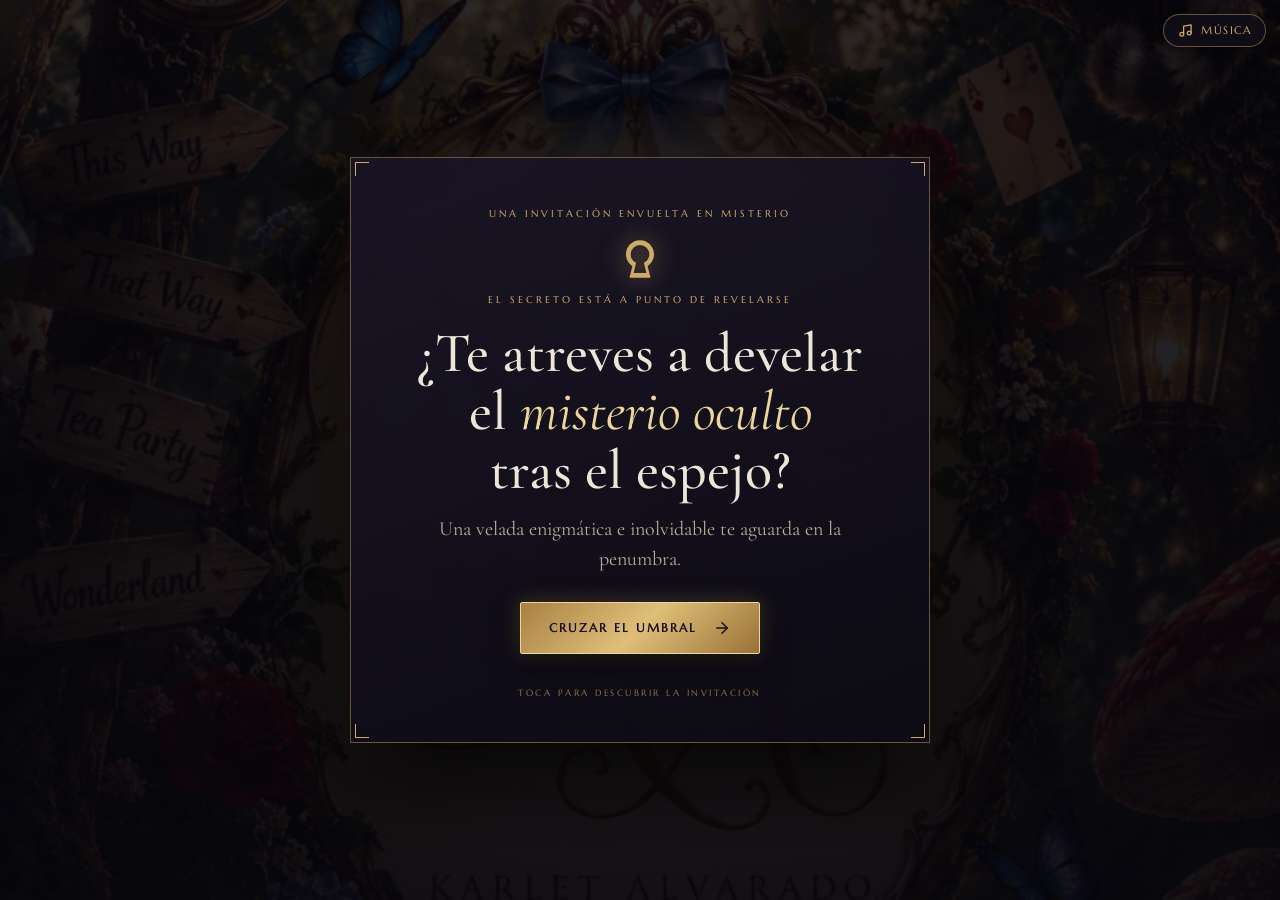
==== invitacion-karlet-magica/index.html @ 8155336a "Invitacion XV Karlet Alvarado: diseno misterio, autoplay de musica y optimizacion movil" ====
<!DOCTYPE html>
<html lang="es">
<head>
  <meta charset="UTF-8">
  <meta name="viewport" content="width=device-width, initial-scale=1.0, maximum-scale=5.0">
  <meta name="theme-color" content="#09080e">
  <meta name="description" content="Una invitación enigmática a los XV años de Karlet Alvarado.">
  <title>Los XV de Karlet | Una noche de misterio</title>
  <link rel="preconnect" href="https://fonts.googleapis.com">
  <link rel="preconnect" href="https://fonts.gstatic.com" crossorigin>
  <link href="https://fonts.googleapis.com/css2?family=Cormorant+Garamond:ital,wght@0,400;0,500;0,600;0,700;1,400;1,600&family=Marcellus&display=swap" rel="stylesheet">
  <link rel="stylesheet" href="css/style.css">
</head>
<body>
  <!-- FONDO MISTERIOSO: NIEBLA Y PENUMBRA -->
  <div class="ambient" aria-hidden="true">
    <div class="mist-wrap">
      <div class="mist-layer"></div>
      <div class="mist-layer mist-layer-two"></div>
    </div>
    <div class="glow glow-one"></div>
    <div class="glow glow-two"></div>
  </div>
  <div class="vignette-overlay" aria-hidden="true"></div>
  <div class="cursor-glow" aria-hidden="true"></div>

  <!-- CONTROL DE MÚSICA -->
  <button class="sound-toggle" id="soundToggle" aria-label="Activar o pausar música">
    <svg class="sound-icon" viewBox="0 0 24 24" width="15" height="15" fill="none" stroke="currentColor" stroke-width="2" stroke-linecap="round" stroke-linejoin="round" aria-hidden="true">
      <path d="M9 18V5l12-2v13"></path>
      <circle cx="6" cy="18" r="3"></circle>
      <circle cx="18" cy="16" r="3"></circle>
    </svg>
    <span id="soundLabel">Música</span>
  </button>
  <audio id="bgMusic" loop preload="auto" playsinline>
    <source src="assets/music/alices-theme.mp3" type="audio/mpeg">
  </audio>

  <main>
    <!-- PORTAL DE ENTRADA -->
    <section class="portal-screen" id="portal">
      <div class="portal-frame">
        <span class="frame-corner corner-tl"></span>
        <span class="frame-corner corner-tr"></span>
        <span class="frame-corner corner-bl"></span>
        <span class="frame-corner corner-br"></span>

        <div class="portal-topline">UNA INVITACIÓN ENVUELTA EN MISTERIO</div>
        
        <div class="keyhole-wrap">
          <svg class="keyhole-svg" viewBox="0 0 24 32" width="28" height="38" fill="currentColor" aria-hidden="true">
            <path d="M12 0C5.373 0 0 5.373 0 12c0 4.22 2.18 7.93 5.49 10.08L3 32h18l-2.49-9.92C21.82 19.93 24 16.22 24 12c0-6.627-5.373-12-12-12zm0 4a8 8 0 0 1 8 8c0 3.23-1.91 6.02-4.66 7.28L17.5 28h-11l2.16-8.72A7.994 7.994 0 0 1 4 12a8 8 0 0 1 8-8z"/>
          </svg>
        </div>

        <p class="eyebrow">EL SECRETO ESTÁ A PUNTO DE REVELARSE</p>
        <h1>¿Te atreves a develar<br>el <em>misterio oculto</em><br>tras el espejo?</h1>
        <p class="portal-copy">Una velada enigmática e inolvidable te aguarda en la penumbra.</p>
        
        <button class="magic-button" id="enterButton">
          <span>Cruzar el umbral</span>
          <svg class="btn-arrow" viewBox="0 0 24 24" width="18" height="18" fill="none" stroke="currentColor" stroke-width="2" stroke-linecap="round" stroke-linejoin="round" aria-hidden="true">
            <line x1="5" y1="12" x2="19" y2="12"></line>
            <polyline points="12 5 19 12 12 19"></polyline>
          </svg>
        </button>
        <div class="portal-foot">TOCA PARA DESCUBRIR LA INVITACIÓN</div>
      </div>
    </section>

    <!-- EXPERIENCIA PRINCIPAL -->
    <section class="experience hidden" id="experience">
      <nav class="story-nav">
        <span class="nav-mark">K · <span>XV</span></span>
        <div class="nav-progress"><i id="progressBar"></i></div>
        <span class="chapter" id="chapterLabel">CAPÍTULO I</span>
      </nav>

      <!-- CAPÍTULO I: EL COMIENZO -->
      <section class="story-section hero-story" data-chapter="I">
        <div class="hero-image-wrap reveal">
          <div class="photo-frame">
            <span class="frame-corner corner-tl"></span>
            <span class="frame-corner corner-tr"></span>
            <span class="frame-corner corner-bl"></span>
            <span class="frame-corner corner-br"></span>
            <div class="photo-frame-inner">
              <img src="assets/images/portada-karlet.jpg" alt="Invitación original de los XV años de Karlet">
              <div class="image-vignette"></div>
            </div>
            <div class="hero-stamp">
              <span class="stamp-sub">XV AÑOS · KARLET</span>
              <span class="stamp-title">UNA NOCHE ENIGMÁTICA</span>
            </div>
          </div>
        </div>
        <div class="hero-intro reveal">
          <p class="eyebrow">CAPÍTULO I · EL COMIENZO DEL ENIGMA</p>
          <h2>Hay secretos<br>que solo se revelan <em>una vez en la vida.</em></h2>
          <p>Entre sombras y destellos de oro viejo, el tiempo se detiene para abrir paso a una velada mágica que jamás olvidarás.</p>
          <div class="scroll-cue"><span></span> DESLIZA PARA CONTINUAR</div>
        </div>
      </section>

      <!-- CAPÍTULO II: EL SENDERO -->
      <section class="story-section wonder-section" data-chapter="II">
        <div class="section-heading reveal">
          <p class="eyebrow">CAPÍTULO II · EL SENDERO OCULTO</p>
          <h2>Todo comienza<br>al cruzar el <em>umbral prohibido.</em></h2>
        </div>
        <div class="image-story reveal">
          <div class="photo-frame">
            <span class="frame-corner corner-tl"></span>
            <span class="frame-corner corner-tr"></span>
            <span class="frame-corner corner-bl"></span>
            <span class="frame-corner corner-br"></span>
            <div class="photo-frame-inner">
              <img src="assets/images/escalera-maravillas.jpg" alt="Escalera fantástica y misteriosa">
              <div class="image-vignette"></div>
            </div>
            <div class="image-caption">
              <span>PASO A PASO EN LA PENUMBRA</span>
              <b>Solo aquellos con curiosidad descubren lo que oculta el destino.</b>
            </div>
          </div>
        </div>
        <div class="floating-quote reveal">“En cada sombra duerme un enigma, y en cada enigma, una invitación.”</div>
      </section>

      <!-- CAPÍTULO III: LA PROTAGONISTA -->
      <section class="story-section character-section" data-chapter="III">
        <div class="character-copy reveal">
          <p class="eyebrow">CAPÍTULO III · LA DUEÑA DE LA NOCHE</p>
          <h2>La noche<br>pertenece a <em>Karlet.</em></h2>
          <p>Quince años de sueños y misterio se entrelazan para dar vida a una celebración irrepetible. Queremos que seas testigo del instante en que la magia se vuelve real.</p>
          <div class="name-signature">Karlet Alvarado</div>
        </div>
        <div class="character-image reveal">
          <div class="photo-frame">
            <span class="frame-corner corner-tl"></span>
            <span class="frame-corner corner-tr"></span>
            <span class="frame-corner corner-bl"></span>
            <span class="frame-corner corner-br"></span>
            <div class="photo-frame-inner">
              <img src="assets/images/sombrerero.jpg" alt="El Sombrerero en un ambiente enigmático">
              <div class="image-vignette"></div>
            </div>
            <div class="character-badge">UN REINO DE ENIGMAS</div>
          </div>
        </div>
      </section>

      <!-- CAPÍTULO IV: LA INVITACIÓN SECRETA -->
      <section class="story-section invitation-section" data-chapter="IV">
        <div class="invitation-art reveal">
          <div class="photo-frame">
            <span class="frame-corner corner-tl"></span>
            <span class="frame-corner corner-tr"></span>
            <span class="frame-corner corner-bl"></span>
            <span class="frame-corner corner-br"></span>
            <div class="photo-frame-inner">
              <img src="assets/images/mapa-alicia.jpg" alt="Mapa antiguo y secreto del País de las Maravillas">
              <div class="image-vignette"></div>
            </div>
          </div>
        </div>
        <div class="invitation-copy reveal">
          <p class="eyebrow">CAPÍTULO IV · LA INVITACIÓN SECRETA</p>
          <h2>Has sido convocado<br>a descifrar <em>este enigma.</em></h2>
          <p>Tu presencia es la pieza indispensable en este rompecabezas. La cita ha sido sellada y las puertas pronto se abrirán.</p>
          <button class="outline-button" id="detailsButton">
            <span>Descubrir coordenadas</span>
            <svg viewBox="0 0 24 24" width="16" height="16" fill="none" stroke="currentColor" stroke-width="2" stroke-linecap="round" stroke-linejoin="round" aria-hidden="true">
              <line x1="5" y1="12" x2="19" y2="12"></line>
              <polyline points="12 5 19 12 12 19"></polyline>
            </svg>
          </button>
        </div>
      </section>

      <!-- COORDENADAS Y CUENTA REGRESIVA -->
      <section class="details-panel" id="detailsPanel">
        <div class="details-inner">
          <p class="eyebrow">COORDENADAS DEL ENCUENTRO</p>
          <h2>El tiempo se detiene<br>para una noche <em>inolvidable.</em></h2>
          
          <div class="date-display">
            <span class="date-day">11</span>
            <div class="date-meta">
              <b>DICIEMBRE</b>
              <small>VIERNES · 2026</small>
            </div>
          </div>

          <div class="countdown-wrapper">
            <div class="countdown" id="countdown">
              <div class="countdown-box"><strong id="days">000</strong><span>DÍAS</span></div>
              <div class="countdown-box"><strong id="hours">00</strong><span>HORAS</span></div>
              <div class="countdown-box"><strong id="minutes">00</strong><span>MINUTOS</span></div>
              <div class="countdown-box"><strong id="seconds">00</strong><span>SEGUNDOS</span></div>
            </div>
          </div>

          <div class="venue-card">
            <div class="venue-icon-wrap">
              <svg viewBox="0 0 24 24" width="28" height="28" fill="none" stroke="currentColor" stroke-width="1.6" stroke-linecap="round" stroke-linejoin="round" aria-hidden="true">
                <path d="M12 2a8 8 0 0 0-8 8c0 5.25 8 12 8 12s8-6.75 8-12a8 8 0 0 0-8-8z"></path>
                <circle cx="12" cy="10" r="3"></circle>
              </svg>
            </div>
            <div class="venue-info">
              <small>EL LUGAR DEL ENCUENTRO</small>
              <h3>Granja Mano Vieja</h3>
              <p>Te esperamos para vivir este misterio juntos.</p>
            </div>
          </div>

          <a class="map-button" href="https://www.google.com/maps/search/?api=1&query=Granja+Mano+Vieja" target="_blank" rel="noopener">
            <span>Abrir ubicación en Google Maps</span>
            <svg viewBox="0 0 24 24" width="14" height="14" fill="none" stroke="currentColor" stroke-width="2" stroke-linecap="round" stroke-linejoin="round" aria-hidden="true">
              <path d="M18 13v6a2 2 0 0 1-2 2H5a2 2 0 0 1-2-2V8a2 2 0 0 1 2-2h6"></path>
              <polyline points="15 3 21 3 21 9"></polyline>
              <line x1="10" y1="14" x2="21" y2="3"></line>
            </svg>
          </a>
        </div>
      </section>

      <!-- CAPÍTULO V: LA HORA DECISIVA -->
      <section class="story-section clock-section" data-chapter="V">
        <div class="clock-art reveal">
          <div class="photo-frame">
            <span class="frame-corner corner-tl"></span>
            <span class="frame-corner corner-tr"></span>
            <span class="frame-corner corner-bl"></span>
            <span class="frame-corner corner-br"></span>
            <div class="photo-frame-inner">
              <img src="assets/images/reloj-magico.jpg" alt="Reloj enigmático rodeado de flores y misterio">
              <div class="image-vignette"></div>
            </div>
          </div>
        </div>
        <div class="clock-copy reveal">
          <p class="eyebrow">CAPÍTULO V · LA HORA DECISIVA</p>
          <h2>Cuando las agujas<br>marquen la <em>hora convenida…</em></h2>
          <p>No permitas que la medianoche te sorprenda lejos. Cada segundo cuenta antes de que las puertas del misterio se abran para esta noche irrepetible.</p>
          <div class="time-note">11 · 12 · 2026</div>
        </div>
      </section>

      <!-- CAPÍTULO VI: EL DESTINO FINAL -->
      <section class="story-section castle-section" data-chapter="VI">
        <div class="castle-image reveal">
          <div class="photo-frame castle-frame">
            <span class="frame-corner corner-tl"></span>
            <span class="frame-corner corner-tr"></span>
            <span class="frame-corner corner-bl"></span>
            <span class="frame-corner corner-br"></span>
            <div class="photo-frame-inner">
              <img src="assets/images/castillo.jpg" alt="Castillo enigmático entre la bruma">
              <div class="image-vignette"></div>
            </div>
          </div>
        </div>
        <div class="castle-copy reveal">
          <p class="eyebrow">CAPÍTULO FINAL · EL UMBRAL DEL DESTINO</p>
          <h2>¿Aceptarás ser parte<br>del <em>misterio?</em></h2>
          <p>Tu presencia completará esta historia. Confirma tu asistencia para asegurar tu lugar en esta noche única.</p>
          <button class="magic-button" id="rsvpButton">
            <span>Confirmar asistencia</span>
            <svg class="btn-arrow" viewBox="0 0 24 24" width="18" height="18" fill="none" stroke="currentColor" stroke-width="2" stroke-linecap="round" stroke-linejoin="round" aria-hidden="true">
              <line x1="5" y1="12" x2="19" y2="12"></line>
              <polyline points="12 5 19 12 12 19"></polyline>
            </svg>
          </button>
          <p class="closing-note">CON CARIÑO, KARLET Y FAMILIA</p>
        </div>
      </section>

      <footer>
        <span>EL MISTERIO APENAS COMIENZA · XV AÑOS</span>
        <b>K · XV</b>
      </footer>
    </section>
  </main>

  <!-- MODAL DE CONFIRMACIÓN -->
  <div class="modal-backdrop" id="rsvpModal" aria-hidden="true">
    <div class="rsvp-modal">
      <button class="modal-close" id="closeModal" aria-label="Cerrar ventana">
        <svg viewBox="0 0 24 24" width="22" height="22" fill="none" stroke="currentColor" stroke-width="2" stroke-linecap="round" stroke-linejoin="round" aria-hidden="true">
          <line x1="18" y1="6" x2="6" y2="18"></line>
          <line x1="6" y1="6" x2="18" y2="18"></line>
        </svg>
      </button>
      <p class="eyebrow">CONFIRMACIÓN DE ASISTENCIA</p>
      <h2>¿Nos acompañarás en<br><em>esta noche?</em></h2>
      
      <label for="guestName">Tu nombre completo</label>
      <input id="guestName" type="text" placeholder="Escribe tu nombre" autocomplete="name">
      
      <label for="guestCount">¿Cuántas personas asistirán?</label>
      <select id="guestCount">
        <option value="1">1 persona</option>
        <option value="2">2 personas</option>
        <option value="3">3 personas</option>
        <option value="4">4 personas</option>
        <option value="5">5 personas</option>
      </select>
      
      <div class="attendance-choice">
        <button type="button" class="choice active" data-answer="¡Sí, allí estaré!">¡Sí, asistiré!</button>
        <button type="button" class="choice" data-answer="Lo siento, no podré asistir.">No podré asistir</button>
      </div>

      <button class="magic-button send-rsvp" id="sendRsvp">
        <span>Enviar confirmación</span>
        <svg class="btn-arrow" viewBox="0 0 24 24" width="18" height="18" fill="none" stroke="currentColor" stroke-width="2" stroke-linecap="round" stroke-linejoin="round" aria-hidden="true">
          <line x1="5" y1="12" x2="19" y2="12"></line>
          <polyline points="12 5 19 12 12 19"></polyline>
        </svg>
      </button>
      <small class="modal-hint">Tu respuesta se abrirá directamente en WhatsApp.</small>
    </div>
  </div>

  <div class="toast" id="toast">El misterio te da la bienvenida</div>
  <script src="js/main.js"></script>
</body>
</html>
---- invitacion-karlet-magica/css/style.css ----
/* ==========================================================================
   LOS XV DE KARLET - TEMA MISTERIO & ENIGMA
   ========================================================================== */

/* --------------------------------------------------------------------------
   1. RESET & VARIABLES
   -------------------------------------------------------------------------- */
*, *::before, *::after {
  box-sizing: border-box;
  margin: 0;
  padding: 0;
}

:root {
  --ink: #07060b;
  --ink-deep: #0d0a14;
  --ink-surface: #14111d;
  --ink-card: #1c1829;
  --gold: #cfab68;
  --gold-bright: #ecd79b;
  --gold-muted: #8f764a;
  --gold-dark: #5c4a2a;
  --paper: #ede5d8;
  --paper-dim: #b8ac9a;
  --wine: #3c1424;
  --wine-soft: rgba(60, 20, 36, 0.4);
  --shadow-deep: 0 25px 60px rgba(0, 0, 0, 0.85);
}

html {
  scroll-behavior: smooth;
  background-color: var(--ink);
  color-scheme: dark;
}

html, body {
  width: 100%;
  max-width: 100vw;
  overflow-x: hidden;
  position: relative;
}

body {
  background-color: var(--ink);
  color: var(--paper);
  font-family: "Cormorant Garamond", Georgia, serif;
  font-size: 18px;
  line-height: 1.6;
  -webkit-font-smoothing: antialiased;
  -moz-osx-font-smoothing: grayscale;
}

button, a, input, select {
  font: inherit;
  color: inherit;
}

button {
  cursor: pointer;
  background: none;
  border: none;
}

img {
  display: block;
  max-width: 100%;
  height: auto;
}

/* --------------------------------------------------------------------------
   2. FONDO MISTERIOSO: ATMÓSFERA Y NIEBLA DRIFT
   -------------------------------------------------------------------------- */
.ambient {
  position: fixed;
  inset: 0;
  width: 100vw;
  height: 100vh;
  max-width: 100vw;
  max-height: 100vh;
  overflow: hidden;
  z-index: -2;
  background: radial-gradient(ellipse at 50% 15%, #1d152c 0%, #0d0a15 50%, #050409 100%);
  pointer-events: none;
}

.mist-wrap {
  position: absolute;
  inset: 0;
  width: 100%;
  height: 100%;
  overflow: hidden;
  opacity: 0.55;
  filter: blur(40px);
}

.mist-layer {
  position: absolute;
  width: 200%;
  height: 200%;
  top: -50%;
  left: -50%;
  background: 
    radial-gradient(ellipse at 25% 35%, rgba(85, 45, 95, 0.28) 0%, transparent 45%),
    radial-gradient(ellipse at 75% 65%, rgba(160, 115, 55, 0.22) 0%, transparent 50%),
    radial-gradient(ellipse at 50% 85%, rgba(45, 20, 55, 0.35) 0%, transparent 55%),
    radial-gradient(ellipse at 80% 20%, rgba(35, 45, 80, 0.25) 0%, transparent 45%);
  animation: mistDrift 45s ease-in-out infinite alternate;
}

.mist-layer-two {
  animation: mistDriftReverse 60s ease-in-out infinite alternate;
  opacity: 0.6;
  background: 
    radial-gradient(ellipse at 70% 30%, rgba(135, 95, 45, 0.18) 0%, transparent 45%),
    radial-gradient(ellipse at 30% 70%, rgba(70, 30, 80, 0.25) 0%, transparent 50%);
}

@keyframes mistDrift {
  0% { transform: translate(0, 0) scale(1); }
  50% { transform: translate(-5%, 4%) scale(1.08); }
  100% { transform: translate(4%, -5%) scale(1.03); }
}

@keyframes mistDriftReverse {
  0% { transform: translate(0, 0) scale(1.05); }
  50% { transform: translate(6%, -4%) scale(1); }
  100% { transform: translate(-4%, 5%) scale(1.1); }
}

.glow {
  position: absolute;
  border-radius: 50%;
  filter: blur(100px);
  pointer-events: none;
  max-width: 100vw;
  max-height: 100vh;
}

.glow-one {
  width: 45vw;
  height: 45vw;
  background: rgba(145, 105, 50, 0.12);
  top: 5%;
  left: 0;
  animation: pulseGlow 12s ease-in-out infinite alternate;
}

.glow-two {
  width: 50vw;
  height: 50vw;
  background: rgba(65, 30, 75, 0.16);
  right: 0;
  bottom: 10%;
  animation: pulseGlow 16s ease-in-out infinite alternate-reverse;
}

@keyframes pulseGlow {
  0% { opacity: 0.1; transform: scale(1); }
  100% { opacity: 0.22; transform: scale(1.15); }
}

.vignette-overlay {
  position: fixed;
  inset: 0;
  width: 100vw;
  height: 100vh;
  z-index: -1;
  pointer-events: none;
  box-shadow: inset 0 0 100px rgba(0, 0, 0, 0.8), inset 0 0 220px rgba(3, 2, 6, 0.95);
}

.cursor-glow {
  position: fixed;
  pointer-events: none;
  width: 260px;
  height: 260px;
  border-radius: 50%;
  background: radial-gradient(circle, rgba(207, 171, 104, 0.08), transparent 70%);
  transform: translate(-50%, -50%);
  z-index: 1;
  transition: opacity 0.3s;
}

/* --------------------------------------------------------------------------
   3. BOTÓN DE MÚSICA
   -------------------------------------------------------------------------- */
.sound-toggle {
  position: fixed;
  top: 14px;
  right: 14px;
  z-index: 40;
  background: rgba(18, 14, 25, 0.82);
  border: 1px solid rgba(207, 171, 104, 0.45);
  color: var(--gold);
  border-radius: 30px;
  padding: 8px 14px;
  display: inline-flex;
  gap: 8px;
  align-items: center;
  backdrop-filter: blur(14px);
  -webkit-backdrop-filter: blur(14px);
  font: 11px/1 "Marcellus", serif;
  letter-spacing: 1.5px;
  text-transform: uppercase;
  box-shadow: 0 4px 20px rgba(0, 0, 0, 0.5);
  transition: all 0.35s ease;
}

.sound-toggle:hover {
  background: rgba(30, 24, 42, 0.95);
  border-color: var(--gold-bright);
  box-shadow: 0 0 18px rgba(207, 171, 104, 0.35);
  transform: translateY(-1px);
}

.sound-icon {
  display: inline-block;
  color: var(--gold);
  transition: transform 0.3s ease;
}

.sound-toggle.playing .sound-icon {
  animation: soundPulse 1.2s infinite ease-in-out;
}

@keyframes soundPulse {
  0%, 100% { transform: scale(1); filter: drop-shadow(0 0 2px var(--gold)); }
  50% { transform: scale(1.22); filter: drop-shadow(0 0 8px var(--gold-bright)); }
}

/* --------------------------------------------------------------------------
   4. MARCOS DE FOTOS (PHOTO FRAMES CON TOQUE GÓTICO / VINTAGE)
   -------------------------------------------------------------------------- */
.photo-frame {
  position: relative;
  background: linear-gradient(150deg, #221d30, #110e1a 70%, #0c0914);
  border: 1px solid rgba(207, 171, 104, 0.35);
  border-radius: 4px;
  padding: 9px;
  box-shadow: var(--shadow-deep), 0 0 25px rgba(207, 171, 104, 0.06);
  transition: transform 0.6s cubic-bezier(0.2, 0.8, 0.2, 1), box-shadow 0.6s ease;
}

.photo-frame:hover {
  box-shadow: var(--shadow-deep), 0 0 35px rgba(207, 171, 104, 0.18);
}

.photo-frame-inner {
  position: relative;
  overflow: hidden;
  border-radius: 2px;
  border: 1px solid rgba(207, 171, 104, 0.18);
  background: #09080e;
}

.photo-frame img {
  display: block;
  width: 100%;
  height: 100%;
  object-fit: cover;
  transition: transform 1.2s cubic-bezier(0.2, 0.8, 0.2, 1), filter 0.8s ease;
}

.photo-frame:hover img {
  transform: scale(1.03);
}

.image-vignette {
  position: absolute;
  inset: 0;
  box-shadow: inset 0 0 45px rgba(7, 6, 11, 0.75);
  pointer-events: none;
}

/* Esquinas ornamentales victorianas / góticas */
.frame-corner {
  position: absolute;
  width: 14px;
  height: 14px;
  border-color: var(--gold);
  border-style: solid;
  pointer-events: none;
  z-index: 3;
}

.corner-tl { top: 4px; left: 4px; border-width: 1.5px 0 0 1.5px; }
.corner-tr { top: 4px; right: 4px; border-width: 1.5px 1.5px 0 0; }
.corner-bl { bottom: 4px; left: 4px; border-width: 0 0 1.5px 1.5px; }
.corner-br { bottom: 4px; right: 4px; border-width: 0 1.5px 1.5px 0; }

/* --------------------------------------------------------------------------
   5. PORTAL DE ENTRADA
   -------------------------------------------------------------------------- */
.portal-screen {
  min-height: 100dvh;
  width: 100%;
  max-width: 100vw;
  display: flex;
  justify-content: center;
  align-items: center;
  position: relative;
  padding: 30px 18px;
  background: 
    linear-gradient(rgba(7, 6, 12, 0.86), rgba(7, 6, 12, 0.94)),
    url("../assets/images/portada-karlet.jpg") center 30% / cover no-repeat;
  overflow: hidden;
}

.portal-frame {
  width: min(580px, calc(100vw - 36px));
  max-width: 100%;
  text-align: center;
  padding: 48px 30px 42px;
  position: relative;
  background: linear-gradient(160deg, rgba(26, 21, 38, 0.9), rgba(12, 10, 19, 0.95));
  border: 1px solid rgba(207, 171, 104, 0.45);
  box-shadow: 0 30px 90px rgba(0, 0, 0, 0.9), 0 0 50px rgba(207, 171, 104, 0.1);
  backdrop-filter: blur(12px);
  -webkit-backdrop-filter: blur(12px);
  animation: portalFadeIn 1.3s cubic-bezier(0.2, 0.8, 0.2, 1) both;
}

@keyframes portalFadeIn {
  from {
    opacity: 0;
    transform: translateY(25px) scale(0.97);
  }
  to {
    opacity: 1;
    transform: translateY(0) scale(1);
  }
}

.portal-topline, .portal-foot, .eyebrow, .chapter, footer span {
  font-family: "Marcellus", serif;
  font-size: 10px;
  letter-spacing: 3px;
  text-transform: uppercase;
  color: var(--gold);
}

.keyhole-wrap {
  margin: 18px 0 14px;
  display: inline-flex;
  justify-content: center;
  align-items: center;
}

.keyhole-svg {
  color: var(--gold);
  filter: drop-shadow(0 0 12px rgba(207, 171, 104, 0.6));
  animation: keyholeGlow 3s ease-in-out infinite alternate;
}

@keyframes keyholeGlow {
  0% { transform: scale(1); filter: drop-shadow(0 0 8px rgba(207, 171, 104, 0.4)); }
  100% { transform: scale(1.06); filter: drop-shadow(0 0 18px rgba(236, 215, 155, 0.8)); }
}

.portal-frame h1 {
  font-family: "Cormorant Garamond", Georgia, serif;
  font-size: clamp(34px, 7vw, 56px);
  font-weight: 500;
  line-height: 1.05;
  margin: 16px 0 14px;
  color: var(--paper);
}

.portal-frame h1 em, h2 em {
  color: var(--gold-bright);
  font-style: italic;
  font-weight: 400;
}

.portal-copy {
  font-size: clamp(17px, 3.8vw, 20px);
  color: var(--paper-dim);
  max-width: 440px;
  margin: 0 auto 28px;
  line-height: 1.5;
}

.portal-foot {
  font-size: 9px;
  letter-spacing: 2.5px;
  margin-top: 32px;
  color: var(--gold-muted);
}

/* --------------------------------------------------------------------------
   6. BOTONES PRINCIPALES (MAGIC & OUTLINE)
   -------------------------------------------------------------------------- */
.magic-button {
  display: inline-flex;
  align-items: center;
  justify-content: center;
  gap: 16px;
  min-height: 52px;
  padding: 14px 28px;
  background: linear-gradient(135deg, #a88143 0%, #dfbf78 50%, #997237 100%);
  color: #120e17;
  border: 1px solid var(--gold-bright);
  border-radius: 2px;
  font-family: "Marcellus", serif;
  font-size: 12px;
  font-weight: 600;
  letter-spacing: 2px;
  text-transform: uppercase;
  box-shadow: 0 10px 30px rgba(0, 0, 0, 0.6), 0 0 20px rgba(207, 171, 104, 0.3);
  transition: all 0.35s cubic-bezier(0.2, 0.8, 0.2, 1);
  text-decoration: none;
}

.magic-button:hover {
  transform: translateY(-2px);
  box-shadow: 0 14px 40px rgba(0, 0, 0, 0.75), 0 0 30px rgba(207, 171, 104, 0.55);
  filter: brightness(1.1);
}

.magic-button:active {
  transform: translateY(0);
}

.btn-arrow {
  transition: transform 0.3s ease;
}

.magic-button:hover .btn-arrow {
  transform: translateX(4px);
}

.outline-button {
  display: inline-flex;
  align-items: center;
  justify-content: center;
  gap: 12px;
  min-height: 48px;
  padding: 12px 24px;
  background: rgba(22, 18, 30, 0.6);
  border: 1px solid rgba(207, 171, 104, 0.45);
  color: var(--gold-bright);
  font-family: "Marcellus", serif;
  font-size: 11px;
  letter-spacing: 2px;
  text-transform: uppercase;
  border-radius: 2px;
  margin-top: 24px;
  transition: all 0.35s ease;
  box-shadow: 0 6px 20px rgba(0, 0, 0, 0.4);
}

.outline-button:hover {
  background: rgba(35, 28, 48, 0.9);
  border-color: var(--gold-bright);
  transform: translateY(-2px);
  box-shadow: 0 8px 25px rgba(207, 171, 104, 0.25);
}

.outline-button svg {
  transition: transform 0.3s ease;
}

.outline-button:hover svg {
  transform: translateX(4px);
}

/* --------------------------------------------------------------------------
   7. EXPERIENCIA PRINCIPAL & NAVEGACIÓN
   -------------------------------------------------------------------------- */
.hidden {
  display: none !important;
}

.experience {
  max-width: 1360px;
  margin: 0 auto;
  position: relative;
}

.story-nav {
  height: 60px;
  display: flex;
  align-items: center;
  gap: 20px;
  padding: 0 clamp(18px, 5vw, 70px);
  position: sticky;
  top: 0;
  z-index: 30;
  background: rgba(10, 8, 15, 0.88);
  backdrop-filter: blur(16px);
  -webkit-backdrop-filter: blur(16px);
  border-bottom: 1px solid rgba(207, 171, 104, 0.22);
}

.nav-mark {
  font-family: "Marcellus", serif;
  font-size: 18px;
  color: var(--gold);
  white-space: nowrap;
  letter-spacing: 2px;
}

.nav-mark span {
  font-size: 11px;
  color: var(--paper-dim);
}

.nav-progress {
  height: 2px;
  background: rgba(255, 255, 255, 0.12);
  flex: 1;
  position: relative;
  overflow: hidden;
}

.nav-progress i {
  display: block;
  width: 0;
  height: 100%;
  background: linear-gradient(90deg, var(--gold-muted), var(--gold-bright));
  transition: width 0.25s ease-out;
}

.chapter {
  font-size: 9px;
  white-space: nowrap;
}

/* --------------------------------------------------------------------------
   8. ESTRUCTURA DE LAS SECCIONES
   -------------------------------------------------------------------------- */
.story-section {
  min-height: 80vh;
  padding: clamp(70px, 9vw, 130px) clamp(20px, 8vw, 120px);
  display: flex;
  align-items: center;
  gap: clamp(35px, 6vw, 90px);
  position: relative;
}

.hero-story {
  min-height: calc(100dvh - 60px);
  padding-top: 60px;
  padding-bottom: 60px;
}

.hero-image-wrap {
  width: 46%;
  max-width: 410px;
  margin: 0 auto;
}

.hero-image-wrap .photo-frame-inner img {
  aspect-ratio: 2/3;
}

.hero-stamp {
  position: absolute;
  bottom: 16px;
  right: 16px;
  background: rgba(16, 13, 23, 0.94);
  border: 1px solid var(--gold);
  padding: 10px 14px;
  display: flex;
  flex-direction: column;
  gap: 2px;
  box-shadow: 0 8px 24px rgba(0, 0, 0, 0.8);
  backdrop-filter: blur(8px);
}

.stamp-sub {
  font-family: "Marcellus", serif;
  font-size: 8px;
  letter-spacing: 2px;
  color: var(--gold-muted);
}

.stamp-title {
  font-family: "Marcellus", serif;
  font-size: 10px;
  letter-spacing: 2px;
  color: var(--gold-bright);
}

.hero-intro {
  max-width: 500px;
}

.hero-intro h2,
.section-heading h2,
.character-copy h2,
.invitation-copy h2,
.clock-copy h2,
.castle-copy h2,
.details-inner h2 {
  font-family: "Cormorant Garamond", Georgia, serif;
  font-size: clamp(34px, 5.2vw, 68px);
  font-weight: 500;
  line-height: 1.05;
  margin: 18px 0 16px;
  color: var(--paper);
}

.hero-intro > p:not(.eyebrow),
.character-copy > p:not(.eyebrow),
.invitation-copy > p:not(.eyebrow),
.clock-copy > p:not(.eyebrow),
.castle-copy > p:not(.eyebrow) {
  font-size: clamp(18px, 2.4vw, 22px);
  line-height: 1.55;
  color: var(--paper-dim);
}

.scroll-cue {
  margin-top: 45px;
  font-family: "Marcellus", serif;
  font-size: 9px;
  letter-spacing: 2.5px;
  color: var(--gold-muted);
  display: flex;
  align-items: center;
  gap: 12px;
}

.scroll-cue span {
  height: 32px;
  width: 1px;
  background: var(--gold);
  animation: scrollPulse 1.8s infinite;
}

@keyframes scrollPulse {
  0% { transform: scaleY(0.2); transform-origin: top; opacity: 0.3; }
  50% { transform: scaleY(1); transform-origin: top; opacity: 1; }
  100% { transform: scaleY(0.2); transform-origin: bottom; opacity: 0.3; }
}

/* --------------------------------------------------------------------------
   9. CAPÍTULO II: EL SENDERO (WONDER)
   -------------------------------------------------------------------------- */
.wonder-section {
  display: grid;
  grid-template-columns: 0.85fr 1.15fr;
  gap: 50px;
  align-items: center;
}

.section-heading {
  align-self: center;
}

.image-story {
  width: 100%;
  max-width: 440px;
  justify-self: end;
}

.image-story .photo-frame-inner img {
  aspect-ratio: 3/4;
}

.image-caption {
  position: absolute;
  bottom: 0;
  left: 0;
  right: 0;
  padding: 24px 20px;
  background: linear-gradient(transparent, rgba(7, 6, 12, 0.95) 70%);
  display: grid;
  gap: 6px;
}

.image-caption span {
  font-family: "Marcellus", serif;
  font-size: 9px;
  letter-spacing: 2px;
  color: var(--gold);
}

.image-caption b {
  font-size: 19px;
  font-weight: 500;
  line-height: 1.3;
  color: var(--paper);
}

.floating-quote {
  grid-column: 1 / -1;
  text-align: center;
  color: var(--gold-bright);
  font-size: clamp(23px, 3.5vw, 38px);
  font-style: italic;
  line-height: 1.35;
  margin-top: 20px;
  padding: 0 15px;
}

/* --------------------------------------------------------------------------
   10. CAPÍTULO III: LA PROTAGONISTA (CHARACTER)
   -------------------------------------------------------------------------- */
.character-section {
  background: linear-gradient(90deg, rgba(23, 18, 32, 0.6), transparent);
}

.character-copy {
  flex: 1;
}

.name-signature {
  font-size: clamp(30px, 4.5vw, 44px);
  color: var(--gold-bright);
  font-style: italic;
  margin-top: 32px;
  position: relative;
  display: inline-block;
}

.name-signature::after {
  content: "";
  position: absolute;
  bottom: -4px;
  left: 0;
  width: 60%;
  height: 1px;
  background: linear-gradient(90deg, var(--gold), transparent);
}

.character-image {
  width: 40%;
  max-width: 400px;
  position: relative;
}

.character-image .photo-frame-inner img {
  aspect-ratio: 3/4;
  object-position: top center;
}

.character-badge {
  position: absolute;
  bottom: 16px;
  left: 16px;
  background: rgba(14, 11, 20, 0.92);
  border: 1px solid rgba(207, 171, 104, 0.4);
  padding: 8px 12px;
  font-family: "Marcellus", serif;
  font-size: 9px;
  letter-spacing: 2.5px;
  color: var(--gold);
  backdrop-filter: blur(8px);
}

/* --------------------------------------------------------------------------
   11. CAPÍTULO IV: LA INVITACIÓN SECRETA
   -------------------------------------------------------------------------- */
.invitation-section {
  background: linear-gradient(135deg, rgba(28, 22, 38, 0.75), rgba(16, 12, 24, 0.9));
  border-block: 1px solid rgba(207, 171, 104, 0.2);
}

.invitation-art {
  width: 40%;
  max-width: 390px;
}

.invitation-art .photo-frame-inner img {
  aspect-ratio: 2/3;
}

.invitation-copy {
  flex: 1;
}

/* --------------------------------------------------------------------------
   12. DETALLES Y CUENTA REGRESIVA
   -------------------------------------------------------------------------- */
.details-panel {
  padding: clamp(70px, 9vw, 110px) 20px;
  background: radial-gradient(ellipse at center, rgba(38, 29, 48, 0.9), rgba(11, 9, 17, 0.98) 75%);
  text-align: center;
  border-block: 1px solid rgba(207, 171, 104, 0.25);
  position: relative;
}

.details-inner {
  max-width: 760px;
  margin: 0 auto;
}

.date-display {
  display: inline-flex;
  align-items: center;
  justify-content: center;
  gap: 22px;
  margin: 40px auto 32px;
  padding: 12px 28px;
  border-block: 1px solid rgba(207, 171, 104, 0.3);
  background: rgba(18, 14, 25, 0.5);
}

.date-day {
  font-family: "Marcellus", serif;
  font-size: clamp(72px, 11vw, 98px);
  line-height: 0.85;
  color: var(--gold-bright);
}

.date-meta {
  text-align: left;
  display: grid;
  gap: 4px;
}

.date-meta b {
  font-family: "Marcellus", serif;
  font-size: 16px;
  letter-spacing: 3px;
  color: var(--paper);
}

.date-meta small {
  font-family: "Marcellus", serif;
  font-size: 10px;
  letter-spacing: 2px;
  color: var(--gold-muted);
}

/* Cuenta regresiva adaptada a teléfono */
.countdown-wrapper {
  max-width: 460px;
  margin: 20px auto 45px;
}

.countdown {
  display: grid;
  grid-template-columns: repeat(4, 1fr);
  gap: 10px;
}

.countdown-box {
  background: linear-gradient(150deg, rgba(28, 23, 38, 0.85), rgba(14, 11, 20, 0.95));
  border: 1px solid rgba(207, 171, 104, 0.35);
  border-radius: 3px;
  padding: 14px 6px;
  display: flex;
  flex-direction: column;
  align-items: center;
  gap: 6px;
  box-shadow: 0 6px 20px rgba(0, 0, 0, 0.5);
}

.countdown-box strong {
  font-family: "Marcellus", serif;
  font-size: clamp(24px, 5.5vw, 38px);
  line-height: 1;
  color: var(--gold-bright);
}

.countdown-box span {
  font-family: "Marcellus", serif;
  font-size: 8px;
  letter-spacing: 1.5px;
  color: var(--gold-muted);
}

.venue-card {
  display: flex;
  align-items: center;
  justify-content: center;
  gap: 20px;
  text-align: left;
  border: 1px solid rgba(207, 171, 104, 0.25);
  background: rgba(18, 14, 25, 0.7);
  padding: 24px 28px;
  border-radius: 3px;
  margin-bottom: 28px;
}

.venue-icon-wrap {
  color: var(--gold);
  flex-shrink: 0;
  display: flex;
  align-items: center;
  justify-content: center;
}

.venue-info small {
  font-family: "Marcellus", serif;
  font-size: 9px;
  letter-spacing: 2px;
  color: var(--gold);
}

.venue-info h3 {
  font-family: "Cormorant Garamond", Georgia, serif;
  font-size: clamp(26px, 4vw, 34px);
  font-weight: 600;
  margin: 4px 0 6px;
  color: var(--paper);
}

.venue-info p {
  color: var(--paper-dim);
  font-size: 16px;
  line-height: 1.4;
}

.map-button {
  display: inline-flex;
  align-items: center;
  gap: 8px;
  color: var(--gold-bright);
  font-family: "Marcellus", serif;
  font-size: 11px;
  letter-spacing: 2px;
  text-decoration: none;
  border-bottom: 1px solid var(--gold);
  padding-bottom: 6px;
  transition: all 0.3s ease;
}

.map-button:hover {
  color: #fff;
  border-bottom-color: #fff;
  transform: translateY(-2px);
}

/* --------------------------------------------------------------------------
   13. CAPÍTULO V: EL RELOJ
   -------------------------------------------------------------------------- */
.clock-section {
  flex-direction: row-reverse;
}

.clock-art {
  width: 40%;
  max-width: 380px;
}

.clock-art .photo-frame-inner img {
  aspect-ratio: 9/16;
}

.clock-copy {
  flex: 1;
}

.time-note {
  font-family: "Marcellus", serif;
  font-size: 13px;
  letter-spacing: 5px;
  color: var(--gold);
  margin-top: 36px;
}

/* --------------------------------------------------------------------------
   14. CAPÍTULO VI: EL CASTILLO Y CIERRE
   -------------------------------------------------------------------------- */
.castle-section {
  display: flex;
  flex-direction: column;
  text-align: center;
  padding-bottom: 100px;
}

.castle-image {
  width: min(100%, 560px);
  margin: 0 auto 45px;
}

.castle-frame .photo-frame-inner img {
  aspect-ratio: 3/4;
  max-height: 580px;
}

.castle-copy {
  max-width: 660px;
  margin: 0 auto;
}

.castle-copy .magic-button {
  margin-top: 28px;
}

.closing-note {
  font-family: "Marcellus", serif;
  font-size: 9px;
  letter-spacing: 3px;
  color: var(--gold-muted);
  margin-top: 48px;
}

/* --------------------------------------------------------------------------
   15. PIE DE PÁGINA
   -------------------------------------------------------------------------- */
footer {
  border-top: 1px solid rgba(207, 171, 104, 0.22);
  padding: 30px 20px;
  display: flex;
  justify-content: space-between;
  gap: 16px;
  align-items: center;
  color: var(--gold);
}

footer span {
  font-size: 9px;
}

footer b {
  font-family: "Marcellus", serif;
  font-size: 14px;
  letter-spacing: 3px;
  color: var(--gold-bright);
}

/* --------------------------------------------------------------------------
   16. EFECTOS REVEAL Y TAP RIPPLE
   -------------------------------------------------------------------------- */
.reveal {
  opacity: 0;
  transform: translateY(30px);
  transition: opacity 0.85s cubic-bezier(0.2, 0.8, 0.2, 1), transform 0.85s cubic-bezier(0.2, 0.8, 0.2, 1);
  will-change: opacity, transform;
}

.reveal.visible {
  opacity: 1;
  transform: translateY(0);
}

/* Toque en pantalla: onda sutil dorada sin emojis */
.tap-ripple {
  position: fixed;
  z-index: 100;
  pointer-events: none;
  width: 14px;
  height: 14px;
  border-radius: 50%;
  border: 1px solid rgba(207, 171, 104, 0.65);
  background: radial-gradient(circle, rgba(207, 171, 104, 0.22) 0%, transparent 70%);
  transform: translate(-50%, -50%) scale(1);
  animation: rippleFade 0.75s cubic-bezier(0.2, 0.8, 0.2, 1) forwards;
}

@keyframes rippleFade {
  to {
    opacity: 0;
    transform: translate(-50%, -50%) scale(5);
  }
}

/* --------------------------------------------------------------------------
   17. MODAL DE CONFIRMACIÓN (RSVP)
   -------------------------------------------------------------------------- */
.modal-backdrop {
  position: fixed;
  inset: 0;
  z-index: 50;
  background: rgba(4, 3, 7, 0.88);
  backdrop-filter: blur(14px);
  -webkit-backdrop-filter: blur(14px);
  display: grid;
  place-items: center;
  padding: 16px;
  opacity: 0;
  visibility: hidden;
  transition: opacity 0.35s ease, visibility 0.35s ease;
}

.modal-backdrop.open {
  opacity: 1;
  visibility: visible;
}

.rsvp-modal {
  position: relative;
  width: min(480px, 100%);
  max-height: 90dvh;
  overflow-y: auto;
  padding: 38px 28px 32px;
  background: linear-gradient(160deg, #1f1a2e, #100d1a);
  border: 1px solid rgba(207, 171, 104, 0.5);
  box-shadow: 0 30px 100px rgba(0, 0, 0, 0.95);
  border-radius: 3px;
  transform: translateY(20px);
  transition: transform 0.35s cubic-bezier(0.2, 0.8, 0.2, 1);
}

.modal-backdrop.open .rsvp-modal {
  transform: translateY(0);
}

.modal-close {
  position: absolute;
  right: 14px;
  top: 14px;
  width: 36px;
  height: 36px;
  display: flex;
  align-items: center;
  justify-content: center;
  color: var(--gold);
  border-radius: 50%;
  transition: all 0.25s ease;
}

.modal-close:hover {
  color: #fff;
  background: rgba(255, 255, 255, 0.1);
}

.rsvp-modal h2 {
  font-family: "Cormorant Garamond", Georgia, serif;
  font-size: clamp(30px, 6vw, 40px);
  font-weight: 500;
  margin: 12px 0 22px;
  line-height: 1.1;
  color: var(--paper);
}

.rsvp-modal label {
  display: block;
  color: var(--paper-dim);
  font-size: 15px;
  margin: 16px 0 8px;
}

.rsvp-modal input,
.rsvp-modal select {
  width: 100%;
  min-height: 48px;
  padding: 12px 14px;
  background: #09080e;
  border: 1px solid rgba(207, 171, 104, 0.4);
  color: var(--paper);
  border-radius: 2px;
  outline: none;
  font-size: 16px; /* Evita auto-zoom en iOS Safari */
  transition: border-color 0.3s ease;
}

.rsvp-modal input:focus,
.rsvp-modal select:focus {
  border-color: var(--gold-bright);
  box-shadow: 0 0 12px rgba(207, 171, 104, 0.25);
}

.attendance-choice {
  display: grid;
  grid-template-columns: 1fr 1fr;
  gap: 10px;
  margin: 22px 0 24px;
}

.choice {
  min-height: 46px;
  padding: 10px 12px;
  background: rgba(14, 11, 20, 0.8);
  border: 1px solid rgba(207, 171, 104, 0.35);
  color: var(--paper-dim);
  font-family: "Marcellus", serif;
  font-size: 12px;
  letter-spacing: 1px;
  transition: all 0.3s ease;
  border-radius: 2px;
}

.choice.active {
  background: var(--gold);
  color: #110e17;
  border-color: var(--gold-bright);
  font-weight: 600;
}

.send-rsvp {
  width: 100%;
}

.modal-hint {
  display: block;
  text-align: center;
  color: var(--gold-muted);
  margin-top: 14px;
  font-size: 12px;
}

/* --------------------------------------------------------------------------
   18. TOAST NOTIFICACIONES
   -------------------------------------------------------------------------- */
.toast {
  position: fixed;
  bottom: 24px;
  left: 50%;
  transform: translate(-50%, 30px);
  background: linear-gradient(135deg, #1d182b, #120e1c);
  border: 1px solid var(--gold);
  color: var(--gold-bright);
  padding: 12px 24px;
  z-index: 60;
  font-family: "Marcellus", serif;
  font-size: 11px;
  letter-spacing: 1.5px;
  border-radius: 30px;
  box-shadow: 0 10px 30px rgba(0, 0, 0, 0.8);
  opacity: 0;
  visibility: hidden;
  transition: all 0.35s cubic-bezier(0.2, 0.8, 0.2, 1);
  pointer-events: none;
  white-space: nowrap;
}

.toast.show {
  opacity: 1;
  visibility: visible;
  transform: translate(-50%, 0);
}

/* ==========================================================================
   19. ADAPTACIÓN PARA TELÉFONO (MOBILE RESPONSIVE FIRST-CLASS)
   ========================================================================== */
@media (max-width: 768px) {
  /* Barra superior y controles */
  .sound-toggle {
    top: 10px;
    right: 10px;
    padding: 7px 11px;
    font-size: 10px;
    letter-spacing: 1px;
  }

  .story-nav {
    height: 52px;
    padding: 0 14px;
    gap: 12px;
  }

  .nav-mark {
    font-size: 16px;
  }

  .chapter {
    font-size: 8px;
    letter-spacing: 1.5px;
  }

  /* Portal de entrada en móvil */
  .portal-screen {
    padding: 24px 14px;
  }

  .portal-frame {
    padding: 38px 20px 30px;
  }

  .portal-frame h1 {
    font-size: clamp(30px, 8.5vw, 44px);
    margin: 14px 0 12px;
  }

  .portal-copy {
    font-size: 16px;
    margin-bottom: 24px;
  }

  .magic-button {
    width: 100%;
    min-height: 50px;
    padding: 12px 20px;
    font-size: 11px;
  }

  /* Estructura general de secciones en vertical */
  .story-section {
    min-height: auto;
    padding: 60px 18px;
    flex-direction: column;
    align-items: stretch;
    gap: 34px;
    text-align: center;
  }

  .hero-story {
    min-height: auto;
    padding-top: 40px;
    padding-bottom: 50px;
  }

  .hero-image-wrap {
    width: min(88%, 340px);
  }

  .hero-stamp {
    bottom: 12px;
    right: 12px;
    padding: 8px 12px;
  }

  .hero-intro h2,
  .section-heading h2,
  .character-copy h2,
  .invitation-copy h2,
  .clock-copy h2,
  .castle-copy h2,
  .details-inner h2 {
    font-size: clamp(32px, 8.8vw, 44px);
    margin: 14px 0 12px;
  }

  .hero-intro > p:not(.eyebrow),
  .character-copy > p:not(.eyebrow),
  .invitation-copy > p:not(.eyebrow),
  .clock-copy > p:not(.eyebrow),
  .castle-copy > p:not(.eyebrow) {
    font-size: 18px;
    line-height: 1.5;
  }

  .scroll-cue {
    justify-content: center;
    margin-top: 30px;
  }

  /* Wonder / Sendero */
  .wonder-section {
    display: flex;
    flex-direction: column;
    gap: 32px;
  }

  .image-story {
    width: min(88%, 360px);
    margin: 0 auto;
  }

  .floating-quote {
    font-size: clamp(21px, 6vw, 27px);
    margin-top: 8px;
  }

  /* Character / Sombrerero */
  .character-section {
    flex-direction: column-reverse;
  }

  .character-image {
    width: min(85%, 340px);
    margin: 0 auto;
  }

  .name-signature {
    margin-top: 24px;
    font-size: 28px;
  }

  /* Invitation / Mapa */
  .invitation-section {
    flex-direction: column;
  }

  .invitation-art {
    width: min(85%, 330px);
    margin: 0 auto;
  }

  /* Detalles y cuenta regresiva en móvil */
  .details-panel {
    padding: 60px 16px;
  }

  .date-display {
    gap: 16px;
    padding: 10px 18px;
    margin: 30px auto 25px;
  }

  .date-day {
    font-size: 72px;
  }

  .date-meta b {
    font-size: 14px;
  }

  .countdown {
    gap: 6px;
  }

  .countdown-box {
    padding: 10px 4px;
  }

  .countdown-box strong {
    font-size: 24px;
  }

  .countdown-box span {
    font-size: 7px;
  }

  .venue-card {
    flex-direction: column;
    text-align: center;
    padding: 22px 18px;
    gap: 12px;
  }

  .venue-info h3 {
    font-size: 26px;
  }

  /* Reloj */
  .clock-section {
    flex-direction: column;
  }

  .clock-art {
    width: min(80%, 320px);
    margin: 0 auto;
  }

  .time-note {
    margin-top: 26px;
    font-size: 12px;
    letter-spacing: 4px;
  }

  /* Castillo */
  .castle-image {
    width: min(92%, 420px);
    margin-bottom: 30px;
  }

  /* Pie de página */
  footer {
    flex-direction: column;
    text-align: center;
    gap: 12px;
    padding: 26px 16px;
  }

  /* Desactivar cursor glow en pantallas táctiles */
  .cursor-glow {
    display: none;
  }
}

/* Pantallas muy pequeñas (<= 380px) */
@media (max-width: 380px) {
  .portal-frame {
    padding-inline: 14px;
  }

  .portal-topline {
    font-size: 8px;
    letter-spacing: 2px;
  }

  .countdown-box strong {
    font-size: 20px;
  }

  .countdown-box span {
    font-size: 6.5px;
  }

  .attendance-choice {
    grid-template-columns: 1fr;
  }
}

/* Modo de movimiento reducido */
@media (prefers-reduced-motion: reduce) {
  *, *::before, *::after {
    scroll-behavior: auto !important;
    animation-duration: 0.01ms !important;
    animation-iteration-count: 1 !important;
    transition-duration: 0.01ms !important;
  }
}
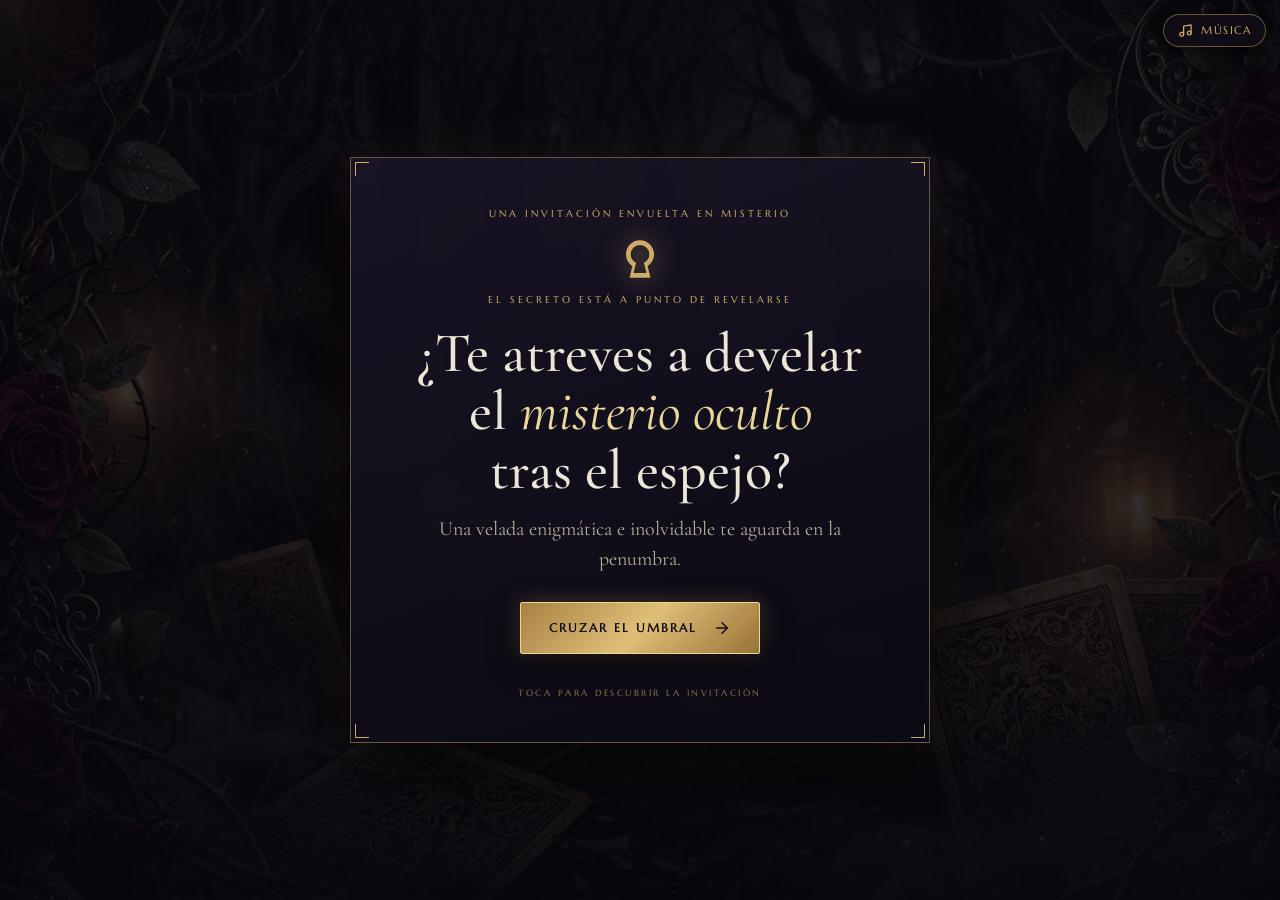
==== commit 4d7cf82c: "Fondo con rosas y cartas goticas, fondo movil, lluvia de sobres en seccion final" ====
--- a/invitacion-karlet-magica/index.html
+++ b/invitacion-karlet-magica/index.html
@@ -12,11 +12,46 @@
   <link rel="stylesheet" href="css/style.css">
 </head>
 <body>
-  <!-- FONDO MISTERIOSO: NIEBLA Y PENUMBRA -->
+  <!-- FONDO MISTERIOSO: ROSAS, CARTAS Y NIEBLA -->
   <div class="ambient" aria-hidden="true">
+    <div class="ambient-bg"></div>
     <div class="mist-wrap">
       <div class="mist-layer"></div>
       <div class="mist-layer mist-layer-two"></div>
+    </div>
+    <div class="floating-elements">
+      <div class="drift-card card-1">
+        <svg viewBox="0 0 60 85" width="46" height="65">
+          <rect x="2" y="2" width="56" height="81" rx="4" fill="#14111d" stroke="#cfab68" stroke-width="1.2"/>
+          <rect x="5" y="5" width="50" height="75" rx="3" fill="none" stroke="#cfab68" stroke-width="0.5" stroke-dasharray="2,2"/>
+          <path d="M30 22 C30 22 20 32 20 40 C20 46 25 50 30 47 C35 50 40 46 40 40 C40 32 30 22 30 22 Z" fill="#cfab68"/>
+          <path d="M28 46 L26 56 L34 56 L32 46 Z" fill="#cfab68"/>
+          <text x="8" y="16" fill="#cfab68" font-size="9" font-family="'Cormorant Garamond', serif">A</text>
+          <text x="48" y="78" fill="#cfab68" font-size="9" font-family="'Cormorant Garamond', serif">A</text>
+        </svg>
+      </div>
+      <div class="drift-card card-2">
+        <svg viewBox="0 0 60 85" width="42" height="60">
+          <rect x="2" y="2" width="56" height="81" rx="4" fill="#181324" stroke="#cfab68" stroke-width="1.2"/>
+          <rect x="5" y="5" width="50" height="75" rx="3" fill="none" stroke="#cfab68" stroke-width="0.5"/>
+          <path d="M30 30 C22 20 16 26 16 34 C16 43 30 54 30 54 C30 54 44 43 44 34 C44 26 38 20 30 30 Z" fill="#841c30"/>
+          <text x="8" y="16" fill="#cfab68" font-size="9" font-family="'Cormorant Garamond', serif">Q</text>
+          <text x="48" y="78" fill="#cfab68" font-size="9" font-family="'Cormorant Garamond', serif">Q</text>
+        </svg>
+      </div>
+      <div class="drift-card card-3">
+        <svg viewBox="0 0 60 85" width="38" height="54">
+          <rect x="2" y="2" width="56" height="81" rx="4" fill="#110e19" stroke="#cfab68" stroke-width="1"/>
+          <rect x="6" y="6" width="48" height="73" fill="none" stroke="#cfab68" stroke-width="0.8"/>
+          <circle cx="30" cy="42" r="12" fill="none" stroke="#cfab68" stroke-width="1"/>
+          <path d="M30 20 L30 64 M16 42 L44 42" stroke="#cfab68" stroke-width="0.8" opacity="0.6"/>
+        </svg>
+      </div>
+      <div class="rose-petal petal-1"></div>
+      <div class="rose-petal petal-2"></div>
+      <div class="rose-petal petal-3"></div>
+      <div class="rose-petal petal-4"></div>
+      <div class="rose-petal petal-5"></div>
     </div>
     <div class="glow glow-one"></div>
     <div class="glow glow-two"></div>
@@ -189,7 +224,7 @@
             <span class="date-day">11</span>
             <div class="date-meta">
               <b>DICIEMBRE</b>
-              <small>VIERNES · 2026</small>
+              <small>VIERNES · 2026 · 8:00 P.M.</small>
             </div>
           </div>
 
@@ -202,17 +237,33 @@
             </div>
           </div>
 
-          <div class="venue-card">
-            <div class="venue-icon-wrap">
-              <svg viewBox="0 0 24 24" width="28" height="28" fill="none" stroke="currentColor" stroke-width="1.6" stroke-linecap="round" stroke-linejoin="round" aria-hidden="true">
-                <path d="M12 2a8 8 0 0 0-8 8c0 5.25 8 12 8 12s8-6.75 8-12a8 8 0 0 0-8-8z"></path>
-                <circle cx="12" cy="10" r="3"></circle>
-              </svg>
-            </div>
-            <div class="venue-info">
-              <small>EL LUGAR DEL ENCUENTRO</small>
-              <h3>Granja Mano Vieja</h3>
-              <p>Te esperamos para vivir este misterio juntos.</p>
+          <!-- TARJETAS DE INFORMACIÓN: LUGAR Y VESTIMENTA -->
+          <div class="info-cards-grid">
+            <div class="venue-card">
+              <div class="venue-icon-wrap">
+                <svg viewBox="0 0 24 24" width="28" height="28" fill="none" stroke="currentColor" stroke-width="1.6" stroke-linecap="round" stroke-linejoin="round" aria-hidden="true">
+                  <path d="M12 2a8 8 0 0 0-8 8c0 5.25 8 12 8 12s8-6.75 8-12a8 8 0 0 0-8-8z"></path>
+                  <circle cx="12" cy="10" r="3"></circle>
+                </svg>
+              </div>
+              <div class="venue-info">
+                <small>EL LUGAR DEL ENCUENTRO</small>
+                <h3>Granja Mano Vieja</h3>
+                <p>Hora de recepción: <strong>8:00 P.M.</strong></p>
+              </div>
+            </div>
+
+            <div class="dress-card">
+              <div class="dress-icon-wrap">
+                <svg viewBox="0 0 24 24" width="28" height="28" fill="none" stroke="currentColor" stroke-width="1.6" stroke-linecap="round" stroke-linejoin="round" aria-hidden="true">
+                  <path d="M20.38 3.46L16 2a4 4 0 0 1-8 0L3.62 3.46a2 2 0 0 0-1.34 2.23l.58 3.47a1 1 0 0 0 .99.84H6v10c0 1.1.9 2 2 2h8a2 2 0 0 0 2-2V10h2.15a1 1 0 0 0 .99-.84l.58-3.47a2 2 0 0 0-1.34-2.23z"></path>
+                </svg>
+              </div>
+              <div class="dress-info">
+                <small>CÓDIGO DE VESTIMENTA</small>
+                <h3>Traje Formal</h3>
+                <p class="dress-note">Se reservan los colores <strong>gris</strong> y <strong>negro</strong> para la quinceañera.</p>
+              </div>
             </div>
           </div>
 
@@ -245,12 +296,151 @@
           <p class="eyebrow">CAPÍTULO V · LA HORA DECISIVA</p>
           <h2>Cuando las agujas<br>marquen la <em>hora convenida…</em></h2>
           <p>No permitas que la medianoche te sorprenda lejos. Cada segundo cuenta antes de que las puertas del misterio se abran para esta noche irrepetible.</p>
-          <div class="time-note">11 · 12 · 2026</div>
+          <div class="time-note">11 · 12 · 2026 · 8:00 P.M.</div>
         </div>
       </section>
 
       <!-- CAPÍTULO VI: EL DESTINO FINAL -->
       <section class="story-section castle-section" data-chapter="VI">
+
+        <!-- LLUVIA DE SOBRES ANIMADOS -->
+        <div class="envelope-rain" aria-hidden="true">
+          <!-- SVG sobre: cuerpo con solapa en V y pequeño lazo de cera dorada -->
+          <!-- Se reutiliza la misma figura SVG en todos, las clases controlan tamaño/posición -->
+
+          <div class="envelope env-1">
+            <svg viewBox="0 0 80 60" fill="none" xmlns="http://www.w3.org/2000/svg">
+              <rect x="1" y="10" width="78" height="49" rx="3" fill="#1c1730" stroke="#cfab68" stroke-width="1.4"/>
+              <path d="M1 10 L40 38 L79 10" stroke="#cfab68" stroke-width="1.2" fill="none"/>
+              <path d="M1 59 L30 36" stroke="#cfab68" stroke-width="0.8" opacity="0.5"/>
+              <path d="M79 59 L50 36" stroke="#cfab68" stroke-width="0.8" opacity="0.5"/>
+              <circle cx="40" cy="38" r="5" fill="#841c30" stroke="#cfab68" stroke-width="0.8"/>
+              <path d="M38 36 Q40 34 42 36 L41.5 40 L40 41 L38.5 40 Z" fill="#cfab68" opacity="0.7"/>
+            </svg>
+          </div>
+
+          <div class="envelope env-2">
+            <svg viewBox="0 0 80 60" fill="none" xmlns="http://www.w3.org/2000/svg">
+              <rect x="1" y="10" width="78" height="49" rx="3" fill="#14101f" stroke="#cfab68" stroke-width="1.4"/>
+              <path d="M1 10 L40 38 L79 10" stroke="#cfab68" stroke-width="1.2" fill="none"/>
+              <path d="M1 59 L30 36" stroke="#cfab68" stroke-width="0.8" opacity="0.5"/>
+              <path d="M79 59 L50 36" stroke="#cfab68" stroke-width="0.8" opacity="0.5"/>
+              <circle cx="40" cy="38" r="5" fill="#841c30" stroke="#cfab68" stroke-width="0.8"/>
+              <path d="M38 36 Q40 34 42 36 L41.5 40 L40 41 L38.5 40 Z" fill="#cfab68" opacity="0.7"/>
+            </svg>
+          </div>
+
+          <div class="envelope env-3">
+            <svg viewBox="0 0 80 60" fill="none" xmlns="http://www.w3.org/2000/svg">
+              <rect x="1" y="10" width="78" height="49" rx="3" fill="#1a1528" stroke="#cfab68" stroke-width="1.4"/>
+              <path d="M1 10 L40 38 L79 10" stroke="#cfab68" stroke-width="1.2" fill="none"/>
+              <path d="M1 59 L30 36" stroke="#cfab68" stroke-width="0.8" opacity="0.5"/>
+              <path d="M79 59 L50 36" stroke="#cfab68" stroke-width="0.8" opacity="0.5"/>
+              <circle cx="40" cy="38" r="5" fill="#841c30" stroke="#cfab68" stroke-width="0.8"/>
+              <path d="M38 36 Q40 34 42 36 L41.5 40 L40 41 L38.5 40 Z" fill="#cfab68" opacity="0.7"/>
+            </svg>
+          </div>
+
+          <div class="envelope env-4">
+            <svg viewBox="0 0 80 60" fill="none" xmlns="http://www.w3.org/2000/svg">
+              <rect x="1" y="10" width="78" height="49" rx="3" fill="#1c1730" stroke="#cfab68" stroke-width="1.4"/>
+              <path d="M1 10 L40 38 L79 10" stroke="#cfab68" stroke-width="1.2" fill="none"/>
+              <path d="M1 59 L30 36" stroke="#cfab68" stroke-width="0.8" opacity="0.5"/>
+              <path d="M79 59 L50 36" stroke="#cfab68" stroke-width="0.8" opacity="0.5"/>
+              <circle cx="40" cy="38" r="5" fill="#841c30" stroke="#cfab68" stroke-width="0.8"/>
+              <path d="M38 36 Q40 34 42 36 L41.5 40 L40 41 L38.5 40 Z" fill="#cfab68" opacity="0.7"/>
+            </svg>
+          </div>
+
+          <div class="envelope env-5">
+            <svg viewBox="0 0 80 60" fill="none" xmlns="http://www.w3.org/2000/svg">
+              <rect x="1" y="10" width="78" height="49" rx="3" fill="#14101f" stroke="#cfab68" stroke-width="1.4"/>
+              <path d="M1 10 L40 38 L79 10" stroke="#cfab68" stroke-width="1.2" fill="none"/>
+              <path d="M1 59 L30 36" stroke="#cfab68" stroke-width="0.8" opacity="0.5"/>
+              <path d="M79 59 L50 36" stroke="#cfab68" stroke-width="0.8" opacity="0.5"/>
+              <circle cx="40" cy="38" r="5" fill="#841c30" stroke="#cfab68" stroke-width="0.8"/>
+              <path d="M38 36 Q40 34 42 36 L41.5 40 L40 41 L38.5 40 Z" fill="#cfab68" opacity="0.7"/>
+            </svg>
+          </div>
+
+          <div class="envelope env-6">
+            <svg viewBox="0 0 80 60" fill="none" xmlns="http://www.w3.org/2000/svg">
+              <rect x="1" y="10" width="78" height="49" rx="3" fill="#1a1528" stroke="#cfab68" stroke-width="1.4"/>
+              <path d="M1 10 L40 38 L79 10" stroke="#cfab68" stroke-width="1.2" fill="none"/>
+              <path d="M1 59 L30 36" stroke="#cfab68" stroke-width="0.8" opacity="0.5"/>
+              <path d="M79 59 L50 36" stroke="#cfab68" stroke-width="0.8" opacity="0.5"/>
+              <circle cx="40" cy="38" r="5" fill="#841c30" stroke="#cfab68" stroke-width="0.8"/>
+              <path d="M38 36 Q40 34 42 36 L41.5 40 L40 41 L38.5 40 Z" fill="#cfab68" opacity="0.7"/>
+            </svg>
+          </div>
+
+          <div class="envelope env-7">
+            <svg viewBox="0 0 80 60" fill="none" xmlns="http://www.w3.org/2000/svg">
+              <rect x="1" y="10" width="78" height="49" rx="3" fill="#1c1730" stroke="#cfab68" stroke-width="1.4"/>
+              <path d="M1 10 L40 38 L79 10" stroke="#cfab68" stroke-width="1.2" fill="none"/>
+              <path d="M1 59 L30 36" stroke="#cfab68" stroke-width="0.8" opacity="0.5"/>
+              <path d="M79 59 L50 36" stroke="#cfab68" stroke-width="0.8" opacity="0.5"/>
+              <circle cx="40" cy="38" r="5" fill="#841c30" stroke="#cfab68" stroke-width="0.8"/>
+              <path d="M38 36 Q40 34 42 36 L41.5 40 L40 41 L38.5 40 Z" fill="#cfab68" opacity="0.7"/>
+            </svg>
+          </div>
+
+          <div class="envelope env-8">
+            <svg viewBox="0 0 80 60" fill="none" xmlns="http://www.w3.org/2000/svg">
+              <rect x="1" y="10" width="78" height="49" rx="3" fill="#14101f" stroke="#cfab68" stroke-width="1.4"/>
+              <path d="M1 10 L40 38 L79 10" stroke="#cfab68" stroke-width="1.2" fill="none"/>
+              <path d="M1 59 L30 36" stroke="#cfab68" stroke-width="0.8" opacity="0.5"/>
+              <path d="M79 59 L50 36" stroke="#cfab68" stroke-width="0.8" opacity="0.5"/>
+              <circle cx="40" cy="38" r="5" fill="#841c30" stroke="#cfab68" stroke-width="0.8"/>
+              <path d="M38 36 Q40 34 42 36 L41.5 40 L40 41 L38.5 40 Z" fill="#cfab68" opacity="0.7"/>
+            </svg>
+          </div>
+
+          <div class="envelope env-9">
+            <svg viewBox="0 0 80 60" fill="none" xmlns="http://www.w3.org/2000/svg">
+              <rect x="1" y="10" width="78" height="49" rx="3" fill="#1a1528" stroke="#cfab68" stroke-width="1.4"/>
+              <path d="M1 10 L40 38 L79 10" stroke="#cfab68" stroke-width="1.2" fill="none"/>
+              <path d="M1 59 L30 36" stroke="#cfab68" stroke-width="0.8" opacity="0.5"/>
+              <path d="M79 59 L50 36" stroke="#cfab68" stroke-width="0.8" opacity="0.5"/>
+              <circle cx="40" cy="38" r="5" fill="#841c30" stroke="#cfab68" stroke-width="0.8"/>
+              <path d="M38 36 Q40 34 42 36 L41.5 40 L40 41 L38.5 40 Z" fill="#cfab68" opacity="0.7"/>
+            </svg>
+          </div>
+
+          <div class="envelope env-10">
+            <svg viewBox="0 0 80 60" fill="none" xmlns="http://www.w3.org/2000/svg">
+              <rect x="1" y="10" width="78" height="49" rx="3" fill="#1c1730" stroke="#cfab68" stroke-width="1.4"/>
+              <path d="M1 10 L40 38 L79 10" stroke="#cfab68" stroke-width="1.2" fill="none"/>
+              <path d="M1 59 L30 36" stroke="#cfab68" stroke-width="0.8" opacity="0.5"/>
+              <path d="M79 59 L50 36" stroke="#cfab68" stroke-width="0.8" opacity="0.5"/>
+              <circle cx="40" cy="38" r="5" fill="#841c30" stroke="#cfab68" stroke-width="0.8"/>
+              <path d="M38 36 Q40 34 42 36 L41.5 40 L40 41 L38.5 40 Z" fill="#cfab68" opacity="0.7"/>
+            </svg>
+          </div>
+
+          <div class="envelope env-11">
+            <svg viewBox="0 0 80 60" fill="none" xmlns="http://www.w3.org/2000/svg">
+              <rect x="1" y="10" width="78" height="49" rx="3" fill="#14101f" stroke="#cfab68" stroke-width="1.4"/>
+              <path d="M1 10 L40 38 L79 10" stroke="#cfab68" stroke-width="1.2" fill="none"/>
+              <path d="M1 59 L30 36" stroke="#cfab68" stroke-width="0.8" opacity="0.5"/>
+              <path d="M79 59 L50 36" stroke="#cfab68" stroke-width="0.8" opacity="0.5"/>
+              <circle cx="40" cy="38" r="5" fill="#841c30" stroke="#cfab68" stroke-width="0.8"/>
+              <path d="M38 36 Q40 34 42 36 L41.5 40 L40 41 L38.5 40 Z" fill="#cfab68" opacity="0.7"/>
+            </svg>
+          </div>
+
+          <div class="envelope env-12">
+            <svg viewBox="0 0 80 60" fill="none" xmlns="http://www.w3.org/2000/svg">
+              <rect x="1" y="10" width="78" height="49" rx="3" fill="#1a1528" stroke="#cfab68" stroke-width="1.4"/>
+              <path d="M1 10 L40 38 L79 10" stroke="#cfab68" stroke-width="1.2" fill="none"/>
+              <path d="M1 59 L30 36" stroke="#cfab68" stroke-width="0.8" opacity="0.5"/>
+              <path d="M79 59 L50 36" stroke="#cfab68" stroke-width="0.8" opacity="0.5"/>
+              <circle cx="40" cy="38" r="5" fill="#841c30" stroke="#cfab68" stroke-width="0.8"/>
+              <path d="M38 36 Q40 34 42 36 L41.5 40 L40 41 L38.5 40 Z" fill="#cfab68" opacity="0.7"/>
+            </svg>
+          </div>
+        </div>
+        <!-- FIN LLUVIA DE SOBRES -->
         <div class="castle-image reveal">
           <div class="photo-frame castle-frame">
             <span class="frame-corner corner-tl"></span>
@@ -300,15 +490,6 @@
       <label for="guestName">Tu nombre completo</label>
       <input id="guestName" type="text" placeholder="Escribe tu nombre" autocomplete="name">
       
-      <label for="guestCount">¿Cuántas personas asistirán?</label>
-      <select id="guestCount">
-        <option value="1">1 persona</option>
-        <option value="2">2 personas</option>
-        <option value="3">3 personas</option>
-        <option value="4">4 personas</option>
-        <option value="5">5 personas</option>
-      </select>
-      
       <div class="attendance-choice">
         <button type="button" class="choice active" data-answer="¡Sí, allí estaré!">¡Sí, asistiré!</button>
         <button type="button" class="choice" data-answer="Lo siento, no podré asistir.">No podré asistir</button>
--- a/invitacion-karlet-magica/css/style.css
+++ b/invitacion-karlet-magica/css/style.css
@@ -68,7 +68,7 @@
 }
 
 /* --------------------------------------------------------------------------
-   2. FONDO MISTERIOSO: ATMÓSFERA Y NIEBLA DRIFT
+   2. FONDO MISTERIOSO: ROSAS, CARTAS, ATMÓSFERA Y NIEBLA DRIFT
    -------------------------------------------------------------------------- */
 .ambient {
   position: fixed;
@@ -79,8 +79,152 @@
   max-height: 100vh;
   overflow: hidden;
   z-index: -2;
-  background: radial-gradient(ellipse at 50% 15%, #1d152c 0%, #0d0a15 50%, #050409 100%);
+  background-color: #07060b;
   pointer-events: none;
+}
+
+.ambient-bg {
+  position: absolute;
+  inset: 0;
+  width: 100%;
+  height: 100%;
+  background-image: 
+    linear-gradient(to bottom, rgba(7, 6, 12, 0.72) 0%, rgba(7, 6, 12, 0.5) 30%, rgba(7, 6, 12, 0.6) 70%, rgba(7, 6, 12, 0.85) 100%),
+    url("../assets/images/fondo-misterio-cartas-rosas.jpg");
+  background-size: cover;
+  background-position: center;
+  background-repeat: no-repeat;
+  opacity: 0.92;
+}
+
+@media (max-width: 768px) {
+  .ambient-bg {
+    background-image: 
+      linear-gradient(to bottom, rgba(7, 6, 12, 0.68) 0%, rgba(7, 6, 12, 0.48) 30%, rgba(7, 6, 12, 0.58) 70%, rgba(7, 6, 12, 0.82) 100%),
+      url("../assets/images/fondo-misterio-cartas-rosas-mobile.jpg");
+    background-position: center top;
+  }
+}
+
+/* Cartas y pétalos de rosas flotantes */
+.floating-elements {
+  position: absolute;
+  inset: 0;
+  pointer-events: none;
+  overflow: hidden;
+  z-index: 1;
+}
+
+.drift-card {
+  position: absolute;
+  opacity: 0.45;
+  filter: drop-shadow(0 8px 20px rgba(0, 0, 0, 0.9));
+  transition: opacity 0.5s ease;
+}
+
+.card-1 {
+  top: 18%;
+  left: 5%;
+  animation: cardFloat1 22s ease-in-out infinite alternate;
+}
+
+.card-2 {
+  top: 52%;
+  right: 5%;
+  animation: cardFloat2 26s ease-in-out infinite alternate;
+}
+
+.card-3 {
+  bottom: 14%;
+  left: 8%;
+  animation: cardFloat3 30s ease-in-out infinite alternate;
+}
+
+@keyframes cardFloat1 {
+  0% { transform: translateY(0) rotate(-14deg) scale(1); }
+  50% { transform: translateY(-28px) translateX(12px) rotate(-6deg) scale(1.03); }
+  100% { transform: translateY(18px) translateX(-8px) rotate(-18deg) scale(0.98); }
+}
+
+@keyframes cardFloat2 {
+  0% { transform: translateY(0) rotate(16deg) scale(1); }
+  50% { transform: translateY(-32px) translateX(-18px) rotate(8deg) scale(1.04); }
+  100% { transform: translateY(22px) translateX(8px) rotate(20deg) scale(0.96); }
+}
+
+@keyframes cardFloat3 {
+  0% { transform: translateY(0) rotate(-8deg); }
+  50% { transform: translateY(-22px) translateX(12px) rotate(4deg); }
+  100% { transform: translateY(14px) translateX(-10px) rotate(-12deg); }
+}
+
+/* Pétalos de rosas cayendo suavemente */
+.rose-petal {
+  position: absolute;
+  width: 14px;
+  height: 20px;
+  background: radial-gradient(ellipse at 30% 30%, #8b1c31 0%, #420815 65%, #20030a 100%);
+  border-radius: 50% 50% 50% 0 / 40% 40% 60% 60%;
+  opacity: 0.55;
+  filter: blur(0.4px);
+  pointer-events: none;
+  box-shadow: 0 4px 10px rgba(0, 0, 0, 0.6);
+}
+
+.petal-1 {
+  top: -25px;
+  left: 18%;
+  animation: petalFall 18s linear infinite;
+  animation-delay: 0s;
+}
+
+.petal-2 {
+  top: -25px;
+  left: 42%;
+  animation: petalFall 23s linear infinite;
+  animation-delay: 4.5s;
+  transform: scale(0.85) rotate(35deg);
+}
+
+.petal-3 {
+  top: -25px;
+  left: 68%;
+  animation: petalFall 20s linear infinite;
+  animation-delay: 8s;
+  transform: scale(1.15) rotate(-25deg);
+}
+
+.petal-4 {
+  top: -25px;
+  left: 88%;
+  animation: petalFall 26s linear infinite;
+  animation-delay: 2.5s;
+  transform: scale(0.75) rotate(55deg);
+}
+
+.petal-5 {
+  top: -25px;
+  left: 8%;
+  animation: petalFall 22s linear infinite;
+  animation-delay: 11s;
+  transform: scale(0.95) rotate(-40deg);
+}
+
+@keyframes petalFall {
+  0% {
+    transform: translateY(0) translateX(0) rotate(0deg);
+    opacity: 0;
+  }
+  15% {
+    opacity: 0.6;
+  }
+  85% {
+    opacity: 0.6;
+  }
+  100% {
+    transform: translateY(105vh) translateX(50px) rotate(340deg);
+    opacity: 0;
+  }
 }
 
 .mist-wrap {
@@ -89,7 +233,7 @@
   width: 100%;
   height: 100%;
   overflow: hidden;
-  opacity: 0.55;
+  opacity: 0.38;
   filter: blur(40px);
 }
 
@@ -301,8 +445,8 @@
   position: relative;
   padding: 30px 18px;
   background: 
-    linear-gradient(rgba(7, 6, 12, 0.86), rgba(7, 6, 12, 0.94)),
-    url("../assets/images/portada-karlet.jpg") center 30% / cover no-repeat;
+    linear-gradient(rgba(7, 6, 12, 0.78), rgba(7, 6, 12, 0.88)),
+    url("../assets/images/fondo-misterio-cartas-rosas.jpg") center center / cover no-repeat;
   overflow: hidden;
 }
 
@@ -863,20 +1007,27 @@
   color: var(--gold-muted);
 }
 
-.venue-card {
+.info-cards-grid {
+  display: grid;
+  grid-template-columns: 1fr 1fr;
+  gap: 16px;
+  max-width: 760px;
+  margin: 0 auto 28px;
+  text-align: left;
+}
+
+.venue-card, .dress-card {
   display: flex;
   align-items: center;
-  justify-content: center;
-  gap: 20px;
-  text-align: left;
-  border: 1px solid rgba(207, 171, 104, 0.25);
-  background: rgba(18, 14, 25, 0.7);
-  padding: 24px 28px;
+  gap: 18px;
+  border: 1px solid rgba(207, 171, 104, 0.3);
+  background: rgba(18, 14, 25, 0.72);
+  padding: 22px 24px;
   border-radius: 3px;
-  margin-bottom: 28px;
-}
-
-.venue-icon-wrap {
+  box-shadow: 0 8px 24px rgba(0, 0, 0, 0.45);
+}
+
+.venue-icon-wrap, .dress-icon-wrap {
   color: var(--gold);
   flex-shrink: 0;
   display: flex;
@@ -884,25 +1035,42 @@
   justify-content: center;
 }
 
-.venue-info small {
+.venue-info small, .dress-info small {
   font-family: "Marcellus", serif;
   font-size: 9px;
   letter-spacing: 2px;
   color: var(--gold);
-}
-
-.venue-info h3 {
+  display: block;
+  margin-bottom: 2px;
+}
+
+.venue-info h3, .dress-info h3 {
   font-family: "Cormorant Garamond", Georgia, serif;
-  font-size: clamp(26px, 4vw, 34px);
+  font-size: clamp(24px, 3.8vw, 30px);
   font-weight: 600;
-  margin: 4px 0 6px;
+  margin: 2px 0 4px;
   color: var(--paper);
 }
 
-.venue-info p {
+.venue-info p, .dress-info p {
   color: var(--paper-dim);
-  font-size: 16px;
+  font-size: 15px;
   line-height: 1.4;
+  margin: 0;
+}
+
+.venue-info strong {
+  color: var(--gold-bright);
+}
+
+.dress-note {
+  color: #d1b88c !important;
+}
+
+.dress-note strong {
+  color: #fff;
+  border-bottom: 1px dashed var(--gold);
+  padding-bottom: 1px;
 }
 
 .map-button {
@@ -961,6 +1129,81 @@
   flex-direction: column;
   text-align: center;
   padding-bottom: 100px;
+  position: relative;
+  overflow: hidden;
+}
+
+/* --------------------------------------------------------------------------
+   LLUVIA DE SOBRES - SECCIÓN FINAL
+   -------------------------------------------------------------------------- */
+.envelope-rain {
+  position: absolute;
+  inset: 0;
+  pointer-events: none;
+  z-index: 0;
+  overflow: hidden;
+}
+
+.envelope {
+  position: absolute;
+  top: -120px;
+  animation: envelopeFall linear infinite;
+  will-change: transform, opacity;
+}
+
+.envelope svg {
+  display: block;
+  filter: drop-shadow(0 6px 18px rgba(0,0,0,0.8));
+}
+
+/* 12 sobres con posiciones, tamaños y tiempos variados */
+.env-1  { left:  4%; animation-duration: 14s; animation-delay:  0s;   opacity: 0.75; }
+.env-2  { left: 12%; animation-duration: 19s; animation-delay: -5s;   opacity: 0.55; }
+.env-3  { left: 22%; animation-duration: 16s; animation-delay: -2s;   opacity: 0.70; }
+.env-4  { left: 31%; animation-duration: 21s; animation-delay: -9s;   opacity: 0.60; }
+.env-5  { left: 42%; animation-duration: 15s; animation-delay: -3s;   opacity: 0.80; }
+.env-6  { left: 52%; animation-duration: 23s; animation-delay: -7s;   opacity: 0.50; }
+.env-7  { left: 61%; animation-duration: 17s; animation-delay: -1s;   opacity: 0.72; }
+.env-8  { left: 70%; animation-duration: 20s; animation-delay: -11s;  opacity: 0.65; }
+.env-9  { left: 78%; animation-duration: 13s; animation-delay: -4s;   opacity: 0.78; }
+.env-10 { left: 86%; animation-duration: 18s; animation-delay: -8s;   opacity: 0.58; }
+.env-11 { left: 93%; animation-duration: 22s; animation-delay: -6s;   opacity: 0.68; }
+.env-12 { left: 35%; animation-duration: 12s; animation-delay: -13s;  opacity: 0.62; }
+
+/* Tamaños variados para profundidad */
+.env-1  svg, .env-5  svg, .env-9  svg { width: 52px; height: 40px; }
+.env-2  svg, .env-6  svg, .env-10 svg { width: 36px; height: 28px; }
+.env-3  svg, .env-7  svg, .env-11 svg { width: 44px; height: 34px; }
+.env-4  svg, .env-8  svg, .env-12 svg { width: 30px; height: 23px; }
+
+@keyframes envelopeFall {
+  0% {
+    transform: translateY(0) translateX(0) rotate(-12deg);
+    opacity: 0;
+  }
+  8% {
+    opacity: inherit;
+  }
+  40% {
+    transform: translateY(40vh) translateX(25px) rotate(6deg);
+  }
+  70% {
+    transform: translateY(72vh) translateX(-18px) rotate(-8deg);
+  }
+  92% {
+    opacity: inherit;
+  }
+  100% {
+    transform: translateY(115vh) translateX(12px) rotate(4deg);
+    opacity: 0;
+  }
+}
+
+/* Los elementos de contenido de la sección castillo deben estar por encima de los sobres */
+.castle-image,
+.castle-copy {
+  position: relative;
+  z-index: 1;
 }
 
 .castle-image {
@@ -1398,15 +1641,21 @@
     font-size: 7px;
   }
 
-  .venue-card {
+  .info-cards-grid {
+    grid-template-columns: 1fr;
+    gap: 14px;
+    margin-bottom: 24px;
+  }
+
+  .venue-card, .dress-card {
     flex-direction: column;
     text-align: center;
-    padding: 22px 18px;
+    padding: 20px 16px;
     gap: 12px;
   }
 
-  .venue-info h3 {
-    font-size: 26px;
+  .venue-info h3, .dress-info h3 {
+    font-size: 24px;
   }
 
   /* Reloj */
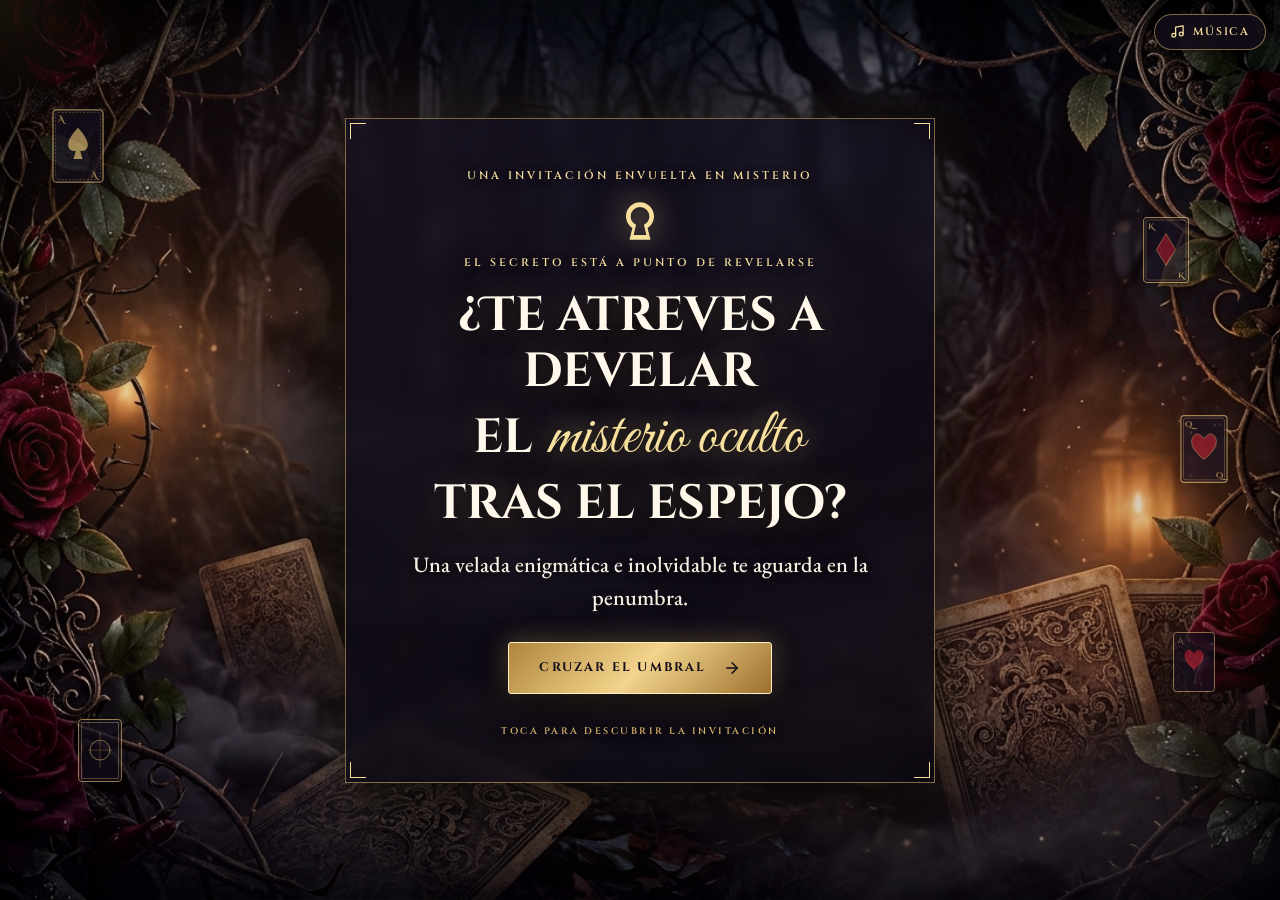
==== commit 9a873362: "Fondo de rosas y cartas visible en toda la invitacion, nueva tipografia tematica y seccion lluvia de" ====
--- a/invitacion-karlet-magica/index.html
+++ b/invitacion-karlet-magica/index.html
@@ -8,11 +8,11 @@
   <title>Los XV de Karlet | Una noche de misterio</title>
   <link rel="preconnect" href="https://fonts.googleapis.com">
   <link rel="preconnect" href="https://fonts.gstatic.com" crossorigin>
-  <link href="https://fonts.googleapis.com/css2?family=Cormorant+Garamond:ital,wght@0,400;0,500;0,600;0,700;1,400;1,600&family=Marcellus&display=swap" rel="stylesheet">
+  <link href="https://fonts.googleapis.com/css2?family=Cinzel+Decorative:wght@400;700;900&family=Cinzel:wght@500;600;700&family=EB+Garamond:ital,wght@0,400;0,500;0,600;1,400;1,600&family=Great+Vibes&display=swap" rel="stylesheet">
   <link rel="stylesheet" href="css/style.css">
 </head>
 <body>
-  <!-- FONDO MISTERIOSO: ROSAS, CARTAS Y NIEBLA -->
+  <!-- FONDO MISTERIOSO: ROSAS, CARTAS Y NIEBLA PARA TODA LA PÁGINA -->
   <div class="ambient" aria-hidden="true">
     <div class="ambient-bg"></div>
     <div class="mist-wrap">
@@ -20,38 +20,62 @@
       <div class="mist-layer mist-layer-two"></div>
     </div>
     <div class="floating-elements">
+      <!-- Carta 1: As de Picas -->
       <div class="drift-card card-1">
+        <svg viewBox="0 0 60 85" width="54" height="76">
+          <rect x="2" y="2" width="56" height="81" rx="4" fill="#14101e" stroke="#e2be75" stroke-width="1.4"/>
+          <rect x="5" y="5" width="50" height="75" rx="3" fill="none" stroke="#cfab68" stroke-width="0.6" stroke-dasharray="2,2"/>
+          <path d="M30 22 C30 22 19 33 19 41 C19 47 25 50 30 47 C35 50 41 47 41 41 C41 33 30 22 30 22 Z" fill="#e2be75"/>
+          <path d="M28 46 L25 57 L35 57 L32 46 Z" fill="#e2be75"/>
+          <text x="8" y="16" fill="#e2be75" font-size="10" font-family="'Cinzel Decorative', serif" font-weight="700">A</text>
+          <text x="45" y="78" fill="#e2be75" font-size="10" font-family="'Cinzel Decorative', serif" font-weight="700">A</text>
+        </svg>
+      </div>
+      <!-- Carta 2: Reina de Corazones -->
+      <div class="drift-card card-2">
+        <svg viewBox="0 0 60 85" width="50" height="70">
+          <rect x="2" y="2" width="56" height="81" rx="4" fill="#181122" stroke="#e2be75" stroke-width="1.4"/>
+          <rect x="5" y="5" width="50" height="75" rx="3" fill="none" stroke="#cfab68" stroke-width="0.6"/>
+          <path d="M30 30 C22 19 15 26 15 34 C15 44 30 55 30 55 C30 55 45 44 45 34 C45 26 38 19 30 30 Z" fill="#a81c35" stroke="#e2be75" stroke-width="0.8"/>
+          <text x="7" y="16" fill="#e2be75" font-size="10" font-family="'Cinzel Decorative', serif" font-weight="700">Q</text>
+          <text x="44" y="78" fill="#e2be75" font-size="10" font-family="'Cinzel Decorative', serif" font-weight="700">Q</text>
+        </svg>
+      </div>
+      <!-- Carta 3: Dorso Gótico Filigrana -->
+      <div class="drift-card card-3">
         <svg viewBox="0 0 60 85" width="46" height="65">
-          <rect x="2" y="2" width="56" height="81" rx="4" fill="#14111d" stroke="#cfab68" stroke-width="1.2"/>
-          <rect x="5" y="5" width="50" height="75" rx="3" fill="none" stroke="#cfab68" stroke-width="0.5" stroke-dasharray="2,2"/>
-          <path d="M30 22 C30 22 20 32 20 40 C20 46 25 50 30 47 C35 50 40 46 40 40 C40 32 30 22 30 22 Z" fill="#cfab68"/>
-          <path d="M28 46 L26 56 L34 56 L32 46 Z" fill="#cfab68"/>
-          <text x="8" y="16" fill="#cfab68" font-size="9" font-family="'Cormorant Garamond', serif">A</text>
-          <text x="48" y="78" fill="#cfab68" font-size="9" font-family="'Cormorant Garamond', serif">A</text>
-        </svg>
-      </div>
-      <div class="drift-card card-2">
-        <svg viewBox="0 0 60 85" width="42" height="60">
-          <rect x="2" y="2" width="56" height="81" rx="4" fill="#181324" stroke="#cfab68" stroke-width="1.2"/>
-          <rect x="5" y="5" width="50" height="75" rx="3" fill="none" stroke="#cfab68" stroke-width="0.5"/>
-          <path d="M30 30 C22 20 16 26 16 34 C16 43 30 54 30 54 C30 54 44 43 44 34 C44 26 38 20 30 30 Z" fill="#841c30"/>
-          <text x="8" y="16" fill="#cfab68" font-size="9" font-family="'Cormorant Garamond', serif">Q</text>
-          <text x="48" y="78" fill="#cfab68" font-size="9" font-family="'Cormorant Garamond', serif">Q</text>
-        </svg>
-      </div>
-      <div class="drift-card card-3">
-        <svg viewBox="0 0 60 85" width="38" height="54">
-          <rect x="2" y="2" width="56" height="81" rx="4" fill="#110e19" stroke="#cfab68" stroke-width="1"/>
+          <rect x="2" y="2" width="56" height="81" rx="4" fill="#120d1a" stroke="#e2be75" stroke-width="1.3"/>
           <rect x="6" y="6" width="48" height="73" fill="none" stroke="#cfab68" stroke-width="0.8"/>
-          <circle cx="30" cy="42" r="12" fill="none" stroke="#cfab68" stroke-width="1"/>
-          <path d="M30 20 L30 64 M16 42 L44 42" stroke="#cfab68" stroke-width="0.8" opacity="0.6"/>
-        </svg>
-      </div>
+          <circle cx="30" cy="42" r="13" fill="none" stroke="#e2be75" stroke-width="1.1"/>
+          <path d="M30 18 L30 66 M14 42 L46 42" stroke="#cfab68" stroke-width="0.8" opacity="0.7"/>
+        </svg>
+      </div>
+      <!-- Carta 4: Rey de Diamantes -->
+      <div class="drift-card card-4">
+        <svg viewBox="0 0 60 85" width="48" height="68">
+          <rect x="2" y="2" width="56" height="81" rx="4" fill="#161020" stroke="#e2be75" stroke-width="1.3"/>
+          <rect x="5" y="5" width="50" height="75" rx="3" fill="none" stroke="#cfab68" stroke-width="0.6"/>
+          <polygon points="30,22 42,42 30,62 18,42" fill="#9e1930" stroke="#e2be75" stroke-width="0.8"/>
+          <text x="7" y="16" fill="#e2be75" font-size="10" font-family="'Cinzel Decorative', serif" font-weight="700">K</text>
+          <text x="45" y="78" fill="#e2be75" font-size="10" font-family="'Cinzel Decorative', serif" font-weight="700">K</text>
+        </svg>
+      </div>
+      <!-- Carta 5: As de Corazones -->
+      <div class="drift-card card-5">
+        <svg viewBox="0 0 60 85" width="44" height="62">
+          <rect x="2" y="2" width="56" height="81" rx="4" fill="#15101e" stroke="#e2be75" stroke-width="1.2"/>
+          <path d="M30 31 C23 21 17 27 17 35 C17 43 30 53 30 53 C30 53 43 43 43 35 C43 27 37 21 30 31 Z" fill="#a81c35"/>
+          <text x="8" y="16" fill="#e2be75" font-size="9" font-family="'Cinzel Decorative', serif">A</text>
+        </svg>
+      </div>
+      <!-- Pétalos de rosa carmesí cayendo -->
       <div class="rose-petal petal-1"></div>
       <div class="rose-petal petal-2"></div>
       <div class="rose-petal petal-3"></div>
       <div class="rose-petal petal-4"></div>
       <div class="rose-petal petal-5"></div>
+      <div class="rose-petal petal-6"></div>
+      <div class="rose-petal petal-7"></div>
     </div>
     <div class="glow glow-one"></div>
     <div class="glow glow-two"></div>
@@ -457,6 +481,27 @@
           <p class="eyebrow">CAPÍTULO FINAL · EL UMBRAL DEL DESTINO</p>
           <h2>¿Aceptarás ser parte<br>del <em>misterio?</em></h2>
           <p>Tu presencia completará esta historia. Confirma tu asistencia para asegurar tu lugar en esta noche única.</p>
+
+          <!-- TARJETA ESPECIAL: LLUVIA DE SOBRES -->
+          <div class="envelope-gift-card">
+            <span class="frame-corner corner-tl"></span>
+            <span class="frame-corner corner-tr"></span>
+            <span class="frame-corner corner-bl"></span>
+            <span class="frame-corner corner-br"></span>
+            <div class="envelope-gift-icon">
+              <svg viewBox="0 0 80 60" width="54" height="42" fill="none" xmlns="http://www.w3.org/2000/svg" aria-hidden="true">
+                <rect x="2" y="10" width="76" height="48" rx="4" fill="#181226" stroke="#e2be75" stroke-width="1.8"/>
+                <path d="M2 10 L40 38 L78 10" stroke="#e2be75" stroke-width="1.6" fill="none"/>
+                <path d="M2 58 L30 36" stroke="#cfab68" stroke-width="1" opacity="0.6"/>
+                <path d="M78 58 L50 36" stroke="#cfab68" stroke-width="1" opacity="0.6"/>
+                <circle cx="40" cy="38" r="6.5" fill="#9c1931" stroke="#e2be75" stroke-width="1.2"/>
+              </svg>
+            </div>
+            <small class="envelope-gift-eyebrow">SUGERENCIA DE REGALO</small>
+            <h3 class="envelope-gift-title">Lluvia de Sobres</h3>
+            <p class="envelope-gift-text">Tu compañía es mi mayor tesoro, pero si deseas hacerme un presente, habrá un cofre especial para lluvia de sobres.</p>
+          </div>
+
           <button class="magic-button" id="rsvpButton">
             <span>Confirmar asistencia</span>
             <svg class="btn-arrow" viewBox="0 0 24 24" width="18" height="18" fill="none" stroke="currentColor" stroke-width="2" stroke-linecap="round" stroke-linejoin="round" aria-hidden="true">
--- a/invitacion-karlet-magica/css/style.css
+++ b/invitacion-karlet-magica/css/style.css
@@ -1,5 +1,5 @@
 /* ==========================================================================
-   LOS XV DE KARLET - TEMA MISTERIO & ENIGMA
+   LOS XV DE KARLET - TEMA MISTERIO, ROSAS Y CARTAS (WONDERLAND GOTHIC)
    ========================================================================== */
 
 /* --------------------------------------------------------------------------
@@ -16,15 +16,19 @@
   --ink-deep: #0d0a14;
   --ink-surface: #14111d;
   --ink-card: #1c1829;
-  --gold: #cfab68;
-  --gold-bright: #ecd79b;
-  --gold-muted: #8f764a;
-  --gold-dark: #5c4a2a;
-  --paper: #ede5d8;
-  --paper-dim: #b8ac9a;
-  --wine: #3c1424;
-  --wine-soft: rgba(60, 20, 36, 0.4);
-  --shadow-deep: 0 25px 60px rgba(0, 0, 0, 0.85);
+  --gold: #dab66f;
+  --gold-bright: #f7df9e;
+  --gold-muted: #b89758;
+  --gold-dark: #6e562f;
+  --paper: #f7f0e4;
+  --paper-dim: #e5dac8;
+  --wine: #4a1222;
+  --wine-soft: rgba(74, 18, 34, 0.45);
+  --shadow-deep: 0 25px 60px rgba(0, 0, 0, 0.9);
+  --font-display: "Cinzel Decorative", "Cinzel", Georgia, serif;
+  --font-caps: "Cinzel", Georgia, serif;
+  --font-script: "Great Vibes", cursive;
+  --font-body: "EB Garamond", Georgia, serif;
 }
 
 html {
@@ -41,13 +45,19 @@
 }
 
 body {
-  background-color: var(--ink);
+  background-color: transparent;
   color: var(--paper);
-  font-family: "Cormorant Garamond", Georgia, serif;
-  font-size: 18px;
+  font-family: var(--font-body);
+  font-size: 19px;
+  font-weight: 500;
   line-height: 1.6;
   -webkit-font-smoothing: antialiased;
   -moz-osx-font-smoothing: grayscale;
+}
+
+main {
+  position: relative;
+  z-index: 3;
 }
 
 button, a, input, select {
@@ -68,7 +78,7 @@
 }
 
 /* --------------------------------------------------------------------------
-   2. FONDO MISTERIOSO: ROSAS, CARTAS, ATMÓSFERA Y NIEBLA DRIFT
+   2. FONDO MISTERIOSO GLOBAL: ROSAS, CARTAS, ATMÓSFERA Y NIEBLA
    -------------------------------------------------------------------------- */
 .ambient {
   position: fixed;
@@ -78,7 +88,7 @@
   max-width: 100vw;
   max-height: 100vh;
   overflow: hidden;
-  z-index: -2;
+  z-index: 0;
   background-color: #07060b;
   pointer-events: none;
 }
@@ -89,66 +99,81 @@
   width: 100%;
   height: 100%;
   background-image: 
-    linear-gradient(to bottom, rgba(7, 6, 12, 0.72) 0%, rgba(7, 6, 12, 0.5) 30%, rgba(7, 6, 12, 0.6) 70%, rgba(7, 6, 12, 0.85) 100%),
+    linear-gradient(to bottom, rgba(7, 6, 12, 0.28) 0%, rgba(7, 6, 12, 0.14) 35%, rgba(7, 6, 12, 0.2) 70%, rgba(7, 6, 12, 0.42) 100%),
     url("../assets/images/fondo-misterio-cartas-rosas.jpg");
   background-size: cover;
-  background-position: center;
+  background-position: center center;
   background-repeat: no-repeat;
-  opacity: 0.92;
+  opacity: 1;
+  filter: contrast(1.08) saturate(1.2) brightness(1.08);
 }
 
 @media (max-width: 768px) {
   .ambient-bg {
     background-image: 
-      linear-gradient(to bottom, rgba(7, 6, 12, 0.68) 0%, rgba(7, 6, 12, 0.48) 30%, rgba(7, 6, 12, 0.58) 70%, rgba(7, 6, 12, 0.82) 100%),
+      linear-gradient(to bottom, rgba(7, 6, 12, 0.24) 0%, rgba(7, 6, 12, 0.12) 35%, rgba(7, 6, 12, 0.18) 70%, rgba(7, 6, 12, 0.38) 100%),
       url("../assets/images/fondo-misterio-cartas-rosas-mobile.jpg");
-    background-position: center top;
-  }
-}
-
-/* Cartas y pétalos de rosas flotantes */
+    background-position: center center;
+    background-size: cover;
+    filter: contrast(1.08) saturate(1.22) brightness(1.1);
+  }
+}
+
+/* Cartas y pétalos de rosas flotantes en toda la invitación */
 .floating-elements {
   position: absolute;
   inset: 0;
   pointer-events: none;
   overflow: hidden;
-  z-index: 1;
+  z-index: 2;
 }
 
 .drift-card {
   position: absolute;
-  opacity: 0.45;
-  filter: drop-shadow(0 8px 20px rgba(0, 0, 0, 0.9));
+  opacity: 0.65;
+  filter: drop-shadow(0 10px 22px rgba(0, 0, 0, 0.92));
   transition: opacity 0.5s ease;
 }
 
 .card-1 {
-  top: 18%;
-  left: 5%;
-  animation: cardFloat1 22s ease-in-out infinite alternate;
+  top: 12%;
+  left: 4%;
+  animation: cardFloat1 20s ease-in-out infinite alternate;
 }
 
 .card-2 {
-  top: 52%;
+  top: 46%;
+  right: 4%;
+  animation: cardFloat2 24s ease-in-out infinite alternate;
+}
+
+.card-3 {
+  bottom: 12%;
+  left: 6%;
+  animation: cardFloat3 26s ease-in-out infinite alternate;
+}
+
+.card-4 {
+  top: 24%;
+  right: 7%;
+  animation: cardFloat2 22s ease-in-out infinite alternate-reverse;
+}
+
+.card-5 {
+  bottom: 22%;
   right: 5%;
-  animation: cardFloat2 26s ease-in-out infinite alternate;
-}
-
-.card-3 {
-  bottom: 14%;
-  left: 8%;
-  animation: cardFloat3 30s ease-in-out infinite alternate;
+  animation: cardFloat1 28s ease-in-out infinite alternate-reverse;
 }
 
 @keyframes cardFloat1 {
   0% { transform: translateY(0) rotate(-14deg) scale(1); }
-  50% { transform: translateY(-28px) translateX(12px) rotate(-6deg) scale(1.03); }
+  50% { transform: translateY(-28px) translateX(12px) rotate(-6deg) scale(1.05); }
   100% { transform: translateY(18px) translateX(-8px) rotate(-18deg) scale(0.98); }
 }
 
 @keyframes cardFloat2 {
   0% { transform: translateY(0) rotate(16deg) scale(1); }
-  50% { transform: translateY(-32px) translateX(-18px) rotate(8deg) scale(1.04); }
+  50% { transform: translateY(-32px) translateX(-18px) rotate(8deg) scale(1.05); }
   100% { transform: translateY(22px) translateX(8px) rotate(20deg) scale(0.96); }
 }
 
@@ -158,71 +183,39 @@
   100% { transform: translateY(14px) translateX(-10px) rotate(-12deg); }
 }
 
-/* Pétalos de rosas cayendo suavemente */
+/* Pétalos de rosas carmesí cayendo suavemente */
 .rose-petal {
   position: absolute;
-  width: 14px;
-  height: 20px;
-  background: radial-gradient(ellipse at 30% 30%, #8b1c31 0%, #420815 65%, #20030a 100%);
+  width: 16px;
+  height: 22px;
+  background: radial-gradient(ellipse at 30% 30%, #b01e38 0%, #5c0b1b 65%, #28040b 100%);
   border-radius: 50% 50% 50% 0 / 40% 40% 60% 60%;
-  opacity: 0.55;
-  filter: blur(0.4px);
+  opacity: 0.72;
   pointer-events: none;
-  box-shadow: 0 4px 10px rgba(0, 0, 0, 0.6);
-}
-
-.petal-1 {
-  top: -25px;
-  left: 18%;
-  animation: petalFall 18s linear infinite;
-  animation-delay: 0s;
-}
-
-.petal-2 {
-  top: -25px;
-  left: 42%;
-  animation: petalFall 23s linear infinite;
-  animation-delay: 4.5s;
-  transform: scale(0.85) rotate(35deg);
-}
-
-.petal-3 {
-  top: -25px;
-  left: 68%;
-  animation: petalFall 20s linear infinite;
-  animation-delay: 8s;
-  transform: scale(1.15) rotate(-25deg);
-}
-
-.petal-4 {
-  top: -25px;
-  left: 88%;
-  animation: petalFall 26s linear infinite;
-  animation-delay: 2.5s;
-  transform: scale(0.75) rotate(55deg);
-}
-
-.petal-5 {
-  top: -25px;
-  left: 8%;
-  animation: petalFall 22s linear infinite;
-  animation-delay: 11s;
-  transform: scale(0.95) rotate(-40deg);
-}
+  box-shadow: 0 4px 12px rgba(0, 0, 0, 0.7);
+}
+
+.petal-1 { top: -25px; left: 14%; animation: petalFall 16s linear infinite; animation-delay: 0s; }
+.petal-2 { top: -25px; left: 36%; animation: petalFall 21s linear infinite; animation-delay: 4s; transform: scale(0.85) rotate(35deg); }
+.petal-3 { top: -25px; left: 62%; animation: petalFall 19s linear infinite; animation-delay: 7s; transform: scale(1.15) rotate(-25deg); }
+.petal-4 { top: -25px; left: 84%; animation: petalFall 24s linear infinite; animation-delay: 2s; transform: scale(0.8) rotate(55deg); }
+.petal-5 { top: -25px; left: 8%;  animation: petalFall 20s linear infinite; animation-delay: 10s; transform: scale(0.95) rotate(-40deg); }
+.petal-6 { top: -25px; left: 50%; animation: petalFall 18s linear infinite; animation-delay: 13s; transform: scale(1.05) rotate(20deg); }
+.petal-7 { top: -25px; left: 76%; animation: petalFall 22s linear infinite; animation-delay: 6s; transform: scale(0.9) rotate(-15deg); }
 
 @keyframes petalFall {
   0% {
     transform: translateY(0) translateX(0) rotate(0deg);
     opacity: 0;
   }
-  15% {
-    opacity: 0.6;
-  }
-  85% {
-    opacity: 0.6;
+  12% {
+    opacity: 0.75;
+  }
+  88% {
+    opacity: 0.75;
   }
   100% {
-    transform: translateY(105vh) translateX(50px) rotate(340deg);
+    transform: translateY(105vh) translateX(55px) rotate(340deg);
     opacity: 0;
   }
 }
@@ -233,8 +226,9 @@
   width: 100%;
   height: 100%;
   overflow: hidden;
-  opacity: 0.38;
+  opacity: 0.25;
   filter: blur(40px);
+  z-index: 1;
 }
 
 .mist-layer {
@@ -244,19 +238,18 @@
   top: -50%;
   left: -50%;
   background: 
-    radial-gradient(ellipse at 25% 35%, rgba(85, 45, 95, 0.28) 0%, transparent 45%),
-    radial-gradient(ellipse at 75% 65%, rgba(160, 115, 55, 0.22) 0%, transparent 50%),
-    radial-gradient(ellipse at 50% 85%, rgba(45, 20, 55, 0.35) 0%, transparent 55%),
-    radial-gradient(ellipse at 80% 20%, rgba(35, 45, 80, 0.25) 0%, transparent 45%);
+    radial-gradient(ellipse at 25% 35%, rgba(120, 30, 55, 0.22) 0%, transparent 45%),
+    radial-gradient(ellipse at 75% 65%, rgba(180, 130, 60, 0.18) 0%, transparent 50%),
+    radial-gradient(ellipse at 50% 85%, rgba(45, 20, 55, 0.25) 0%, transparent 55%);
   animation: mistDrift 45s ease-in-out infinite alternate;
 }
 
 .mist-layer-two {
   animation: mistDriftReverse 60s ease-in-out infinite alternate;
-  opacity: 0.6;
+  opacity: 0.5;
   background: 
-    radial-gradient(ellipse at 70% 30%, rgba(135, 95, 45, 0.18) 0%, transparent 45%),
-    radial-gradient(ellipse at 30% 70%, rgba(70, 30, 80, 0.25) 0%, transparent 50%);
+    radial-gradient(ellipse at 70% 30%, rgba(145, 100, 45, 0.16) 0%, transparent 45%),
+    radial-gradient(ellipse at 30% 70%, rgba(110, 25, 45, 0.2) 0%, transparent 50%);
 }
 
 @keyframes mistDrift {
@@ -283,7 +276,7 @@
 .glow-one {
   width: 45vw;
   height: 45vw;
-  background: rgba(145, 105, 50, 0.12);
+  background: rgba(165, 115, 50, 0.1);
   top: 5%;
   left: 0;
   animation: pulseGlow 12s ease-in-out infinite alternate;
@@ -292,15 +285,15 @@
 .glow-two {
   width: 50vw;
   height: 50vw;
-  background: rgba(65, 30, 75, 0.16);
+  background: rgba(110, 25, 45, 0.12);
   right: 0;
   bottom: 10%;
   animation: pulseGlow 16s ease-in-out infinite alternate-reverse;
 }
 
 @keyframes pulseGlow {
-  0% { opacity: 0.1; transform: scale(1); }
-  100% { opacity: 0.22; transform: scale(1.15); }
+  0% { opacity: 0.08; transform: scale(1); }
+  100% { opacity: 0.18; transform: scale(1.15); }
 }
 
 .vignette-overlay {
@@ -308,9 +301,9 @@
   inset: 0;
   width: 100vw;
   height: 100vh;
-  z-index: -1;
+  z-index: 1;
   pointer-events: none;
-  box-shadow: inset 0 0 100px rgba(0, 0, 0, 0.8), inset 0 0 220px rgba(3, 2, 6, 0.95);
+  box-shadow: inset 0 0 70px rgba(0, 0, 0, 0.55);
 }
 
 .cursor-glow {
@@ -319,9 +312,9 @@
   width: 260px;
   height: 260px;
   border-radius: 50%;
-  background: radial-gradient(circle, rgba(207, 171, 104, 0.08), transparent 70%);
+  background: radial-gradient(circle, rgba(218, 182, 111, 0.1), transparent 70%);
   transform: translate(-50%, -50%);
-  z-index: 1;
+  z-index: 2;
   transition: opacity 0.3s;
 }
 
@@ -333,33 +326,35 @@
   top: 14px;
   right: 14px;
   z-index: 40;
-  background: rgba(18, 14, 25, 0.82);
-  border: 1px solid rgba(207, 171, 104, 0.45);
-  color: var(--gold);
+  background: rgba(18, 12, 24, 0.85);
+  border: 1px solid rgba(218, 182, 111, 0.55);
+  color: var(--gold-bright);
   border-radius: 30px;
-  padding: 8px 14px;
+  padding: 8px 15px;
   display: inline-flex;
   gap: 8px;
   align-items: center;
   backdrop-filter: blur(14px);
   -webkit-backdrop-filter: blur(14px);
-  font: 11px/1 "Marcellus", serif;
-  letter-spacing: 1.5px;
+  font-family: var(--font-caps);
+  font-size: 11px;
+  font-weight: 600;
+  letter-spacing: 1.8px;
   text-transform: uppercase;
-  box-shadow: 0 4px 20px rgba(0, 0, 0, 0.5);
+  box-shadow: 0 4px 20px rgba(0, 0, 0, 0.65);
   transition: all 0.35s ease;
 }
 
 .sound-toggle:hover {
-  background: rgba(30, 24, 42, 0.95);
+  background: rgba(32, 22, 44, 0.95);
   border-color: var(--gold-bright);
-  box-shadow: 0 0 18px rgba(207, 171, 104, 0.35);
+  box-shadow: 0 0 18px rgba(218, 182, 111, 0.45);
   transform: translateY(-1px);
 }
 
 .sound-icon {
   display: inline-block;
-  color: var(--gold);
+  color: var(--gold-bright);
   transition: transform 0.3s ease;
 }
 
@@ -377,23 +372,23 @@
    -------------------------------------------------------------------------- */
 .photo-frame {
   position: relative;
-  background: linear-gradient(150deg, #221d30, #110e1a 70%, #0c0914);
-  border: 1px solid rgba(207, 171, 104, 0.35);
+  background: linear-gradient(150deg, rgba(34, 26, 46, 0.92), rgba(15, 11, 22, 0.96));
+  border: 1px solid rgba(218, 182, 111, 0.48);
   border-radius: 4px;
-  padding: 9px;
-  box-shadow: var(--shadow-deep), 0 0 25px rgba(207, 171, 104, 0.06);
+  padding: 10px;
+  box-shadow: var(--shadow-deep), 0 0 30px rgba(218, 182, 111, 0.12);
   transition: transform 0.6s cubic-bezier(0.2, 0.8, 0.2, 1), box-shadow 0.6s ease;
 }
 
 .photo-frame:hover {
-  box-shadow: var(--shadow-deep), 0 0 35px rgba(207, 171, 104, 0.18);
+  box-shadow: var(--shadow-deep), 0 0 42px rgba(218, 182, 111, 0.28);
 }
 
 .photo-frame-inner {
   position: relative;
   overflow: hidden;
   border-radius: 2px;
-  border: 1px solid rgba(207, 171, 104, 0.18);
+  border: 1px solid rgba(218, 182, 111, 0.25);
   background: #09080e;
 }
 
@@ -412,16 +407,16 @@
 .image-vignette {
   position: absolute;
   inset: 0;
-  box-shadow: inset 0 0 45px rgba(7, 6, 11, 0.75);
+  box-shadow: inset 0 0 40px rgba(7, 6, 11, 0.65);
   pointer-events: none;
 }
 
 /* Esquinas ornamentales victorianas / góticas */
 .frame-corner {
   position: absolute;
-  width: 14px;
-  height: 14px;
-  border-color: var(--gold);
+  width: 16px;
+  height: 16px;
+  border-color: var(--gold-bright);
   border-style: solid;
   pointer-events: none;
   z-index: 3;
@@ -444,23 +439,21 @@
   align-items: center;
   position: relative;
   padding: 30px 18px;
-  background: 
-    linear-gradient(rgba(7, 6, 12, 0.78), rgba(7, 6, 12, 0.88)),
-    url("../assets/images/fondo-misterio-cartas-rosas.jpg") center center / cover no-repeat;
+  background: transparent;
   overflow: hidden;
 }
 
 .portal-frame {
-  width: min(580px, calc(100vw - 36px));
+  width: min(590px, calc(100vw - 32px));
   max-width: 100%;
   text-align: center;
-  padding: 48px 30px 42px;
+  padding: 48px 32px 42px;
   position: relative;
-  background: linear-gradient(160deg, rgba(26, 21, 38, 0.9), rgba(12, 10, 19, 0.95));
-  border: 1px solid rgba(207, 171, 104, 0.45);
-  box-shadow: 0 30px 90px rgba(0, 0, 0, 0.9), 0 0 50px rgba(207, 171, 104, 0.1);
-  backdrop-filter: blur(12px);
-  -webkit-backdrop-filter: blur(12px);
+  background: linear-gradient(160deg, rgba(22, 16, 32, 0.78), rgba(10, 8, 16, 0.86));
+  border: 1px solid rgba(218, 182, 111, 0.55);
+  box-shadow: 0 30px 90px rgba(0, 0, 0, 0.9), 0 0 55px rgba(218, 182, 111, 0.15);
+  backdrop-filter: blur(8px);
+  -webkit-backdrop-filter: blur(8px);
   animation: portalFadeIn 1.3s cubic-bezier(0.2, 0.8, 0.2, 1) both;
 }
 
@@ -476,11 +469,13 @@
 }
 
 .portal-topline, .portal-foot, .eyebrow, .chapter, footer span {
-  font-family: "Marcellus", serif;
-  font-size: 10px;
+  font-family: var(--font-caps);
+  font-size: 11px;
+  font-weight: 600;
   letter-spacing: 3px;
   text-transform: uppercase;
-  color: var(--gold);
+  color: var(--gold-bright);
+  text-shadow: 0 2px 10px rgba(0, 0, 0, 0.95);
 }
 
 .keyhole-wrap {
@@ -491,44 +486,51 @@
 }
 
 .keyhole-svg {
-  color: var(--gold);
-  filter: drop-shadow(0 0 12px rgba(207, 171, 104, 0.6));
+  color: var(--gold-bright);
+  filter: drop-shadow(0 0 14px rgba(247, 223, 158, 0.7));
   animation: keyholeGlow 3s ease-in-out infinite alternate;
 }
 
 @keyframes keyholeGlow {
-  0% { transform: scale(1); filter: drop-shadow(0 0 8px rgba(207, 171, 104, 0.4)); }
-  100% { transform: scale(1.06); filter: drop-shadow(0 0 18px rgba(236, 215, 155, 0.8)); }
+  0% { transform: scale(1); filter: drop-shadow(0 0 8px rgba(218, 182, 111, 0.5)); }
+  100% { transform: scale(1.08); filter: drop-shadow(0 0 20px rgba(247, 223, 158, 0.9)); }
 }
 
 .portal-frame h1 {
-  font-family: "Cormorant Garamond", Georgia, serif;
-  font-size: clamp(34px, 7vw, 56px);
-  font-weight: 500;
-  line-height: 1.05;
-  margin: 16px 0 14px;
+  font-family: var(--font-display);
+  font-size: clamp(28px, 6vw, 48px);
+  font-weight: 700;
+  line-height: 1.18;
+  margin: 16px 0 16px;
+  color: #fff8eb;
+  text-shadow: 0 4px 18px rgba(0, 0, 0, 0.95), 0 0 30px rgba(218, 182, 111, 0.35);
+}
+
+.portal-frame h1 em, h2 em {
+  font-family: var(--font-script);
+  font-style: normal;
+  font-weight: 400;
+  font-size: 1.32em;
+  color: var(--gold-bright);
+  text-shadow: 0 2px 14px rgba(0, 0, 0, 0.95), 0 0 28px rgba(247, 223, 158, 0.65);
+  display: inline-block;
+  padding: 0 4px;
+}
+
+.portal-copy {
+  font-size: clamp(18px, 3.8vw, 22px);
   color: var(--paper);
-}
-
-.portal-frame h1 em, h2 em {
-  color: var(--gold-bright);
-  font-style: italic;
-  font-weight: 400;
-}
-
-.portal-copy {
-  font-size: clamp(17px, 3.8vw, 20px);
-  color: var(--paper-dim);
-  max-width: 440px;
+  max-width: 460px;
   margin: 0 auto 28px;
   line-height: 1.5;
+  text-shadow: 0 2px 10px rgba(0, 0, 0, 0.95);
 }
 
 .portal-foot {
-  font-size: 9px;
+  font-size: 9.5px;
   letter-spacing: 2.5px;
-  margin-top: 32px;
-  color: var(--gold-muted);
+  margin-top: 30px;
+  color: var(--gold);
 }
 
 /* --------------------------------------------------------------------------
@@ -540,25 +542,25 @@
   justify-content: center;
   gap: 16px;
   min-height: 52px;
-  padding: 14px 28px;
-  background: linear-gradient(135deg, #a88143 0%, #dfbf78 50%, #997237 100%);
-  color: #120e17;
-  border: 1px solid var(--gold-bright);
-  border-radius: 2px;
-  font-family: "Marcellus", serif;
-  font-size: 12px;
-  font-weight: 600;
-  letter-spacing: 2px;
+  padding: 14px 30px;
+  background: linear-gradient(135deg, #b0853e 0%, #f3d48c 50%, #9c712d 100%);
+  color: #120d18;
+  border: 1px solid #fff0c2;
+  border-radius: 3px;
+  font-family: var(--font-caps);
+  font-size: 12.5px;
+  font-weight: 700;
+  letter-spacing: 2.2px;
   text-transform: uppercase;
-  box-shadow: 0 10px 30px rgba(0, 0, 0, 0.6), 0 0 20px rgba(207, 171, 104, 0.3);
+  box-shadow: 0 10px 30px rgba(0, 0, 0, 0.75), 0 0 24px rgba(218, 182, 111, 0.4);
   transition: all 0.35s cubic-bezier(0.2, 0.8, 0.2, 1);
   text-decoration: none;
 }
 
 .magic-button:hover {
   transform: translateY(-2px);
-  box-shadow: 0 14px 40px rgba(0, 0, 0, 0.75), 0 0 30px rgba(207, 171, 104, 0.55);
-  filter: brightness(1.1);
+  box-shadow: 0 14px 40px rgba(0, 0, 0, 0.85), 0 0 34px rgba(247, 223, 158, 0.65);
+  filter: brightness(1.08);
 }
 
 .magic-button:active {
@@ -579,25 +581,27 @@
   justify-content: center;
   gap: 12px;
   min-height: 48px;
-  padding: 12px 24px;
-  background: rgba(22, 18, 30, 0.6);
-  border: 1px solid rgba(207, 171, 104, 0.45);
-  color: var(--gold-bright);
-  font-family: "Marcellus", serif;
-  font-size: 11px;
+  padding: 12px 26px;
+  background: rgba(20, 14, 28, 0.78);
+  border: 1px solid rgba(247, 223, 158, 0.6);
+  color: var(--gold-bright);
+  font-family: var(--font-caps);
+  font-size: 11.5px;
+  font-weight: 600;
   letter-spacing: 2px;
   text-transform: uppercase;
-  border-radius: 2px;
+  border-radius: 3px;
   margin-top: 24px;
   transition: all 0.35s ease;
-  box-shadow: 0 6px 20px rgba(0, 0, 0, 0.4);
+  box-shadow: 0 8px 24px rgba(0, 0, 0, 0.65);
+  backdrop-filter: blur(8px);
 }
 
 .outline-button:hover {
-  background: rgba(35, 28, 48, 0.9);
-  border-color: var(--gold-bright);
+  background: rgba(38, 26, 52, 0.92);
+  border-color: #fff;
   transform: translateY(-2px);
-  box-shadow: 0 8px 25px rgba(207, 171, 104, 0.25);
+  box-shadow: 0 10px 28px rgba(218, 182, 111, 0.35);
 }
 
 .outline-button svg {
@@ -630,28 +634,31 @@
   position: sticky;
   top: 0;
   z-index: 30;
-  background: rgba(10, 8, 15, 0.88);
-  backdrop-filter: blur(16px);
-  -webkit-backdrop-filter: blur(16px);
-  border-bottom: 1px solid rgba(207, 171, 104, 0.22);
+  background: rgba(10, 8, 16, 0.82);
+  backdrop-filter: blur(14px);
+  -webkit-backdrop-filter: blur(14px);
+  border-bottom: 1px solid rgba(218, 182, 111, 0.3);
 }
 
 .nav-mark {
-  font-family: "Marcellus", serif;
-  font-size: 18px;
-  color: var(--gold);
+  font-family: var(--font-display);
+  font-size: 19px;
+  font-weight: 700;
+  color: var(--gold-bright);
   white-space: nowrap;
   letter-spacing: 2px;
+  text-shadow: 0 0 12px rgba(218, 182, 111, 0.4);
 }
 
 .nav-mark span {
-  font-size: 11px;
-  color: var(--paper-dim);
+  font-family: var(--font-caps);
+  font-size: 12px;
+  color: var(--paper);
 }
 
 .nav-progress {
   height: 2px;
-  background: rgba(255, 255, 255, 0.12);
+  background: rgba(255, 255, 255, 0.16);
   flex: 1;
   position: relative;
   overflow: hidden;
@@ -661,17 +668,17 @@
   display: block;
   width: 0;
   height: 100%;
-  background: linear-gradient(90deg, var(--gold-muted), var(--gold-bright));
+  background: linear-gradient(90deg, var(--gold), var(--gold-bright));
   transition: width 0.25s ease-out;
 }
 
 .chapter {
-  font-size: 9px;
+  font-size: 10px;
   white-space: nowrap;
 }
 
 /* --------------------------------------------------------------------------
-   8. ESTRUCTURA DE LAS SECCIONES
+   8. ESTRUCTURA DE LAS SECCIONES (FONDO TRANSPARENTE PARA LUCIR LAS ROSAS Y CARTAS)
    -------------------------------------------------------------------------- */
 .story-section {
   min-height: 80vh;
@@ -682,6 +689,18 @@
   position: relative;
 }
 
+/* Respaldo sutil de cristal detrás de los bloques de texto para que resalten sobre las rosas y cartas */
+.hero-intro,
+.section-heading,
+.character-copy,
+.invitation-copy,
+.clock-copy,
+.castle-copy {
+  background: radial-gradient(ellipse at center, rgba(12, 9, 20, 0.68) 0%, rgba(12, 9, 20, 0.35) 70%, transparent 100%);
+  padding: 24px 20px;
+  border-radius: 8px;
+}
+
 .hero-story {
   min-height: calc(100dvh - 60px);
   padding-top: 60px;
@@ -702,32 +721,34 @@
   position: absolute;
   bottom: 16px;
   right: 16px;
-  background: rgba(16, 13, 23, 0.94);
-  border: 1px solid var(--gold);
+  background: rgba(16, 12, 24, 0.94);
+  border: 1px solid var(--gold-bright);
   padding: 10px 14px;
   display: flex;
   flex-direction: column;
   gap: 2px;
-  box-shadow: 0 8px 24px rgba(0, 0, 0, 0.8);
+  box-shadow: 0 8px 24px rgba(0, 0, 0, 0.85);
   backdrop-filter: blur(8px);
 }
 
 .stamp-sub {
-  font-family: "Marcellus", serif;
-  font-size: 8px;
+  font-family: var(--font-caps);
+  font-size: 8.5px;
+  font-weight: 600;
   letter-spacing: 2px;
-  color: var(--gold-muted);
+  color: var(--gold);
 }
 
 .stamp-title {
-  font-family: "Marcellus", serif;
-  font-size: 10px;
+  font-family: var(--font-display);
+  font-size: 10.5px;
+  font-weight: 700;
   letter-spacing: 2px;
   color: var(--gold-bright);
 }
 
 .hero-intro {
-  max-width: 500px;
+  max-width: 520px;
 }
 
 .hero-intro h2,
@@ -737,12 +758,13 @@
 .clock-copy h2,
 .castle-copy h2,
 .details-inner h2 {
-  font-family: "Cormorant Garamond", Georgia, serif;
-  font-size: clamp(34px, 5.2vw, 68px);
-  font-weight: 500;
-  line-height: 1.05;
-  margin: 18px 0 16px;
-  color: var(--paper);
+  font-family: var(--font-display);
+  font-size: clamp(28px, 4.6vw, 54px);
+  font-weight: 700;
+  line-height: 1.18;
+  margin: 16px 0 18px;
+  color: #fff8eb;
+  text-shadow: 0 4px 18px rgba(0, 0, 0, 0.98), 0 0 32px rgba(218, 182, 111, 0.35);
 }
 
 .hero-intro > p:not(.eyebrow),
@@ -750,26 +772,31 @@
 .invitation-copy > p:not(.eyebrow),
 .clock-copy > p:not(.eyebrow),
 .castle-copy > p:not(.eyebrow) {
-  font-size: clamp(18px, 2.4vw, 22px);
-  line-height: 1.55;
-  color: var(--paper-dim);
+  font-family: var(--font-body);
+  font-size: clamp(19px, 2.5vw, 23px);
+  font-weight: 500;
+  line-height: 1.58;
+  color: #f6efe2;
+  text-shadow: 0 2px 10px rgba(0, 0, 0, 0.98), 0 0 22px rgba(0, 0, 0, 0.9);
 }
 
 .scroll-cue {
-  margin-top: 45px;
-  font-family: "Marcellus", serif;
-  font-size: 9px;
+  margin-top: 40px;
+  font-family: var(--font-caps);
+  font-size: 10px;
+  font-weight: 600;
   letter-spacing: 2.5px;
-  color: var(--gold-muted);
+  color: var(--gold-bright);
   display: flex;
   align-items: center;
   gap: 12px;
+  text-shadow: 0 2px 8px rgba(0, 0, 0, 0.95);
 }
 
 .scroll-cue span {
   height: 32px;
-  width: 1px;
-  background: var(--gold);
+  width: 1.5px;
+  background: var(--gold-bright);
   animation: scrollPulse 1.8s infinite;
 }
 
@@ -815,15 +842,17 @@
 }
 
 .image-caption span {
-  font-family: "Marcellus", serif;
-  font-size: 9px;
+  font-family: var(--font-caps);
+  font-size: 9.5px;
+  font-weight: 600;
   letter-spacing: 2px;
-  color: var(--gold);
+  color: var(--gold-bright);
 }
 
 .image-caption b {
-  font-size: 19px;
-  font-weight: 500;
+  font-family: var(--font-body);
+  font-size: 20px;
+  font-weight: 600;
   line-height: 1.3;
   color: var(--paper);
 }
@@ -831,19 +860,21 @@
 .floating-quote {
   grid-column: 1 / -1;
   text-align: center;
-  color: var(--gold-bright);
-  font-size: clamp(23px, 3.5vw, 38px);
-  font-style: italic;
-  line-height: 1.35;
+  font-family: var(--font-script);
+  color: var(--gold-bright);
+  font-size: clamp(32px, 5vw, 50px);
+  font-style: normal;
+  line-height: 1.3;
   margin-top: 20px;
-  padding: 0 15px;
+  padding: 12px 18px;
+  text-shadow: 0 3px 15px rgba(0, 0, 0, 0.98), 0 0 28px rgba(247, 223, 158, 0.45);
 }
 
 /* --------------------------------------------------------------------------
    10. CAPÍTULO III: LA PROTAGONISTA (CHARACTER)
    -------------------------------------------------------------------------- */
 .character-section {
-  background: linear-gradient(90deg, rgba(23, 18, 32, 0.6), transparent);
+  background: transparent;
 }
 
 .character-copy {
@@ -851,22 +882,24 @@
 }
 
 .name-signature {
-  font-size: clamp(30px, 4.5vw, 44px);
-  color: var(--gold-bright);
-  font-style: italic;
-  margin-top: 32px;
+  font-family: var(--font-script);
+  font-size: clamp(44px, 6.5vw, 66px);
+  color: var(--gold-bright);
+  font-style: normal;
+  margin-top: 28px;
   position: relative;
   display: inline-block;
+  text-shadow: 0 3px 16px rgba(0, 0, 0, 0.98), 0 0 30px rgba(247, 223, 158, 0.55);
 }
 
 .name-signature::after {
   content: "";
   position: absolute;
-  bottom: -4px;
-  left: 0;
-  width: 60%;
-  height: 1px;
-  background: linear-gradient(90deg, var(--gold), transparent);
+  bottom: -2px;
+  left: 10%;
+  width: 80%;
+  height: 1.5px;
+  background: linear-gradient(90deg, transparent, var(--gold-bright), transparent);
 }
 
 .character-image {
@@ -885,12 +918,13 @@
   bottom: 16px;
   left: 16px;
   background: rgba(14, 11, 20, 0.92);
-  border: 1px solid rgba(207, 171, 104, 0.4);
+  border: 1px solid rgba(218, 182, 111, 0.55);
   padding: 8px 12px;
-  font-family: "Marcellus", serif;
-  font-size: 9px;
+  font-family: var(--font-caps);
+  font-size: 9.5px;
+  font-weight: 600;
   letter-spacing: 2.5px;
-  color: var(--gold);
+  color: var(--gold-bright);
   backdrop-filter: blur(8px);
 }
 
@@ -898,8 +932,8 @@
    11. CAPÍTULO IV: LA INVITACIÓN SECRETA
    -------------------------------------------------------------------------- */
 .invitation-section {
-  background: linear-gradient(135deg, rgba(28, 22, 38, 0.75), rgba(16, 12, 24, 0.9));
-  border-block: 1px solid rgba(207, 171, 104, 0.2);
+  background: rgba(12, 9, 20, 0.32);
+  border-block: 1px solid rgba(218, 182, 111, 0.28);
 }
 
 .invitation-art {
@@ -920,9 +954,11 @@
    -------------------------------------------------------------------------- */
 .details-panel {
   padding: clamp(70px, 9vw, 110px) 20px;
-  background: radial-gradient(ellipse at center, rgba(38, 29, 48, 0.9), rgba(11, 9, 17, 0.98) 75%);
+  background: linear-gradient(180deg, rgba(14, 10, 22, 0.55), rgba(10, 8, 16, 0.65));
+  backdrop-filter: blur(4px);
+  -webkit-backdrop-filter: blur(4px);
   text-align: center;
-  border-block: 1px solid rgba(207, 171, 104, 0.25);
+  border-block: 1px solid rgba(218, 182, 111, 0.35);
   position: relative;
 }
 
@@ -937,36 +973,41 @@
   justify-content: center;
   gap: 22px;
   margin: 40px auto 32px;
-  padding: 12px 28px;
-  border-block: 1px solid rgba(207, 171, 104, 0.3);
-  background: rgba(18, 14, 25, 0.5);
+  padding: 14px 30px;
+  border-block: 1px solid rgba(218, 182, 111, 0.45);
+  background: rgba(16, 12, 24, 0.75);
+  box-shadow: 0 10px 30px rgba(0, 0, 0, 0.6);
 }
 
 .date-day {
-  font-family: "Marcellus", serif;
-  font-size: clamp(72px, 11vw, 98px);
+  font-family: var(--font-display);
+  font-size: clamp(68px, 10vw, 94px);
+  font-weight: 700;
   line-height: 0.85;
   color: var(--gold-bright);
+  text-shadow: 0 4px 18px rgba(0, 0, 0, 0.95), 0 0 25px rgba(247, 223, 158, 0.45);
 }
 
 .date-meta {
   text-align: left;
   display: grid;
-  gap: 4px;
+  gap: 5px;
 }
 
 .date-meta b {
-  font-family: "Marcellus", serif;
-  font-size: 16px;
+  font-family: var(--font-display);
+  font-size: 17px;
+  font-weight: 700;
   letter-spacing: 3px;
   color: var(--paper);
 }
 
 .date-meta small {
-  font-family: "Marcellus", serif;
-  font-size: 10px;
+  font-family: var(--font-caps);
+  font-size: 10.5px;
+  font-weight: 600;
   letter-spacing: 2px;
-  color: var(--gold-muted);
+  color: var(--gold-bright);
 }
 
 /* Cuenta regresiva adaptada a teléfono */
@@ -982,29 +1023,32 @@
 }
 
 .countdown-box {
-  background: linear-gradient(150deg, rgba(28, 23, 38, 0.85), rgba(14, 11, 20, 0.95));
-  border: 1px solid rgba(207, 171, 104, 0.35);
+  background: linear-gradient(150deg, rgba(26, 20, 38, 0.88), rgba(12, 9, 19, 0.94));
+  border: 1px solid rgba(218, 182, 111, 0.45);
   border-radius: 3px;
   padding: 14px 6px;
   display: flex;
   flex-direction: column;
   align-items: center;
   gap: 6px;
-  box-shadow: 0 6px 20px rgba(0, 0, 0, 0.5);
+  box-shadow: 0 8px 24px rgba(0, 0, 0, 0.65);
 }
 
 .countdown-box strong {
-  font-family: "Marcellus", serif;
-  font-size: clamp(24px, 5.5vw, 38px);
+  font-family: var(--font-display);
+  font-size: clamp(22px, 5vw, 34px);
+  font-weight: 700;
   line-height: 1;
   color: var(--gold-bright);
+  text-shadow: 0 0 12px rgba(247, 223, 158, 0.35);
 }
 
 .countdown-box span {
-  font-family: "Marcellus", serif;
-  font-size: 8px;
+  font-family: var(--font-caps);
+  font-size: 8.5px;
+  font-weight: 600;
   letter-spacing: 1.5px;
-  color: var(--gold-muted);
+  color: var(--gold);
 }
 
 .info-cards-grid {
@@ -1020,15 +1064,16 @@
   display: flex;
   align-items: center;
   gap: 18px;
-  border: 1px solid rgba(207, 171, 104, 0.3);
-  background: rgba(18, 14, 25, 0.72);
+  border: 1px solid rgba(218, 182, 111, 0.42);
+  background: rgba(16, 12, 24, 0.82);
   padding: 22px 24px;
-  border-radius: 3px;
-  box-shadow: 0 8px 24px rgba(0, 0, 0, 0.45);
+  border-radius: 4px;
+  box-shadow: 0 10px 28px rgba(0, 0, 0, 0.65);
+  backdrop-filter: blur(8px);
 }
 
 .venue-icon-wrap, .dress-icon-wrap {
-  color: var(--gold);
+  color: var(--gold-bright);
   flex-shrink: 0;
   display: flex;
   align-items: center;
@@ -1036,25 +1081,27 @@
 }
 
 .venue-info small, .dress-info small {
-  font-family: "Marcellus", serif;
-  font-size: 9px;
+  font-family: var(--font-caps);
+  font-size: 9.5px;
+  font-weight: 600;
   letter-spacing: 2px;
-  color: var(--gold);
+  color: var(--gold-bright);
   display: block;
-  margin-bottom: 2px;
+  margin-bottom: 3px;
 }
 
 .venue-info h3, .dress-info h3 {
-  font-family: "Cormorant Garamond", Georgia, serif;
-  font-size: clamp(24px, 3.8vw, 30px);
-  font-weight: 600;
-  margin: 2px 0 4px;
+  font-family: var(--font-display);
+  font-size: clamp(21px, 3.2vw, 26px);
+  font-weight: 700;
+  margin: 2px 0 6px;
   color: var(--paper);
 }
 
 .venue-info p, .dress-info p {
+  font-family: var(--font-body);
   color: var(--paper-dim);
-  font-size: 15px;
+  font-size: 17px;
   line-height: 1.4;
   margin: 0;
 }
@@ -1064,12 +1111,12 @@
 }
 
 .dress-note {
-  color: #d1b88c !important;
+  color: #f0d8a8 !important;
 }
 
 .dress-note strong {
   color: #fff;
-  border-bottom: 1px dashed var(--gold);
+  border-bottom: 1px dashed var(--gold-bright);
   padding-bottom: 1px;
 }
 
@@ -1078,13 +1125,15 @@
   align-items: center;
   gap: 8px;
   color: var(--gold-bright);
-  font-family: "Marcellus", serif;
-  font-size: 11px;
+  font-family: var(--font-caps);
+  font-size: 11.5px;
+  font-weight: 600;
   letter-spacing: 2px;
   text-decoration: none;
-  border-bottom: 1px solid var(--gold);
+  border-bottom: 1px solid var(--gold-bright);
   padding-bottom: 6px;
   transition: all 0.3s ease;
+  text-shadow: 0 2px 8px rgba(0, 0, 0, 0.95);
 }
 
 .map-button:hover {
@@ -1114,15 +1163,17 @@
 }
 
 .time-note {
-  font-family: "Marcellus", serif;
-  font-size: 13px;
-  letter-spacing: 5px;
-  color: var(--gold);
-  margin-top: 36px;
+  font-family: var(--font-display);
+  font-size: 15px;
+  font-weight: 700;
+  letter-spacing: 4px;
+  color: var(--gold-bright);
+  margin-top: 32px;
+  text-shadow: 0 2px 10px rgba(0, 0, 0, 0.95);
 }
 
 /* --------------------------------------------------------------------------
-   14. CAPÍTULO VI: EL CASTILLO Y CIERRE
+   14. CAPÍTULO VI: EL CASTILLO, LLUVIA DE SOBRES Y CIERRE
    -------------------------------------------------------------------------- */
 .castle-section {
   display: flex;
@@ -1134,7 +1185,7 @@
 }
 
 /* --------------------------------------------------------------------------
-   LLUVIA DE SOBRES - SECCIÓN FINAL
+   LLUVIA DE SOBRES ANIMADOS - SECCIÓN FINAL
    -------------------------------------------------------------------------- */
 .envelope-rain {
   position: absolute;
@@ -1153,50 +1204,101 @@
 
 .envelope svg {
   display: block;
-  filter: drop-shadow(0 6px 18px rgba(0,0,0,0.8));
+  filter: drop-shadow(0 6px 18px rgba(0, 0, 0, 0.9)) drop-shadow(0 0 8px rgba(218, 182, 111, 0.25));
 }
 
 /* 12 sobres con posiciones, tamaños y tiempos variados */
-.env-1  { left:  4%; animation-duration: 14s; animation-delay:  0s;   opacity: 0.75; }
-.env-2  { left: 12%; animation-duration: 19s; animation-delay: -5s;   opacity: 0.55; }
-.env-3  { left: 22%; animation-duration: 16s; animation-delay: -2s;   opacity: 0.70; }
-.env-4  { left: 31%; animation-duration: 21s; animation-delay: -9s;   opacity: 0.60; }
-.env-5  { left: 42%; animation-duration: 15s; animation-delay: -3s;   opacity: 0.80; }
-.env-6  { left: 52%; animation-duration: 23s; animation-delay: -7s;   opacity: 0.50; }
-.env-7  { left: 61%; animation-duration: 17s; animation-delay: -1s;   opacity: 0.72; }
-.env-8  { left: 70%; animation-duration: 20s; animation-delay: -11s;  opacity: 0.65; }
-.env-9  { left: 78%; animation-duration: 13s; animation-delay: -4s;   opacity: 0.78; }
-.env-10 { left: 86%; animation-duration: 18s; animation-delay: -8s;   opacity: 0.58; }
-.env-11 { left: 93%; animation-duration: 22s; animation-delay: -6s;   opacity: 0.68; }
-.env-12 { left: 35%; animation-duration: 12s; animation-delay: -13s;  opacity: 0.62; }
+.env-1  { left:  3%; animation-duration: 13s; animation-delay:  0s;   opacity: 0.88; }
+.env-2  { left: 11%; animation-duration: 18s; animation-delay: -5s;   opacity: 0.72; }
+.env-3  { left: 20%; animation-duration: 15s; animation-delay: -2s;   opacity: 0.85; }
+.env-4  { left: 30%; animation-duration: 20s; animation-delay: -9s;   opacity: 0.75; }
+.env-5  { left: 41%; animation-duration: 14s; animation-delay: -3s;   opacity: 0.90; }
+.env-6  { left: 52%; animation-duration: 21s; animation-delay: -7s;   opacity: 0.70; }
+.env-7  { left: 62%; animation-duration: 16s; animation-delay: -1s;   opacity: 0.85; }
+.env-8  { left: 71%; animation-duration: 19s; animation-delay: -11s;  opacity: 0.78; }
+.env-9  { left: 79%; animation-duration: 12s; animation-delay: -4s;   opacity: 0.90; }
+.env-10 { left: 87%; animation-duration: 17s; animation-delay: -8s;   opacity: 0.74; }
+.env-11 { left: 93%; animation-duration: 20s; animation-delay: -6s;   opacity: 0.82; }
+.env-12 { left: 35%; animation-duration: 11s; animation-delay: -10s;  opacity: 0.80; }
 
 /* Tamaños variados para profundidad */
-.env-1  svg, .env-5  svg, .env-9  svg { width: 52px; height: 40px; }
-.env-2  svg, .env-6  svg, .env-10 svg { width: 36px; height: 28px; }
-.env-3  svg, .env-7  svg, .env-11 svg { width: 44px; height: 34px; }
-.env-4  svg, .env-8  svg, .env-12 svg { width: 30px; height: 23px; }
+.env-1  svg, .env-5  svg, .env-9  svg { width: 56px; height: 43px; }
+.env-2  svg, .env-6  svg, .env-10 svg { width: 40px; height: 31px; }
+.env-3  svg, .env-7  svg, .env-11 svg { width: 48px; height: 37px; }
+.env-4  svg, .env-8  svg, .env-12 svg { width: 34px; height: 26px; }
 
 @keyframes envelopeFall {
   0% {
-    transform: translateY(0) translateX(0) rotate(-12deg);
+    transform: translateY(0) translateX(0) rotate(-14deg);
     opacity: 0;
   }
   8% {
     opacity: inherit;
   }
   40% {
-    transform: translateY(40vh) translateX(25px) rotate(6deg);
+    transform: translateY(42vh) translateX(25px) rotate(8deg);
   }
   70% {
-    transform: translateY(72vh) translateX(-18px) rotate(-8deg);
+    transform: translateY(75vh) translateX(-18px) rotate(-10deg);
   }
   92% {
     opacity: inherit;
   }
   100% {
-    transform: translateY(115vh) translateX(12px) rotate(4deg);
+    transform: translateY(115vh) translateX(14px) rotate(6deg);
     opacity: 0;
   }
+}
+
+/* Tarjeta destacada de Lluvia de Sobres */
+.envelope-gift-card {
+  position: relative;
+  max-width: 480px;
+  margin: 32px auto 12px;
+  padding: 28px 24px 24px;
+  background: linear-gradient(155deg, rgba(24, 18, 36, 0.88), rgba(12, 9, 20, 0.94));
+  border: 1px solid rgba(218, 182, 111, 0.55);
+  border-radius: 4px;
+  box-shadow: 0 20px 50px rgba(0, 0, 0, 0.85), 0 0 30px rgba(218, 182, 111, 0.15);
+  backdrop-filter: blur(10px);
+}
+
+.envelope-gift-icon {
+  display: inline-flex;
+  margin-bottom: 10px;
+  animation: giftEnvelopeFloat 3.2s ease-in-out infinite alternate;
+}
+
+@keyframes giftEnvelopeFloat {
+  0% { transform: translateY(0) rotate(-3deg); filter: drop-shadow(0 4px 10px rgba(218, 182, 111, 0.3)); }
+  100% { transform: translateY(-7px) rotate(3deg); filter: drop-shadow(0 10px 20px rgba(247, 223, 158, 0.6)); }
+}
+
+.envelope-gift-eyebrow {
+  display: block;
+  font-family: var(--font-caps);
+  font-size: 9.5px;
+  font-weight: 600;
+  letter-spacing: 2.5px;
+  color: var(--gold);
+  margin-bottom: 4px;
+}
+
+.envelope-gift-title {
+  font-family: var(--font-display);
+  font-size: clamp(24px, 4.5vw, 32px);
+  font-weight: 700;
+  color: var(--gold-bright);
+  margin: 4px 0 10px;
+  text-shadow: 0 2px 12px rgba(0, 0, 0, 0.95), 0 0 20px rgba(247, 223, 158, 0.4);
+}
+
+.envelope-gift-text {
+  font-family: var(--font-body);
+  font-size: 18px !important;
+  line-height: 1.5 !important;
+  color: var(--paper) !important;
+  margin: 0;
 }
 
 /* Los elementos de contenido de la sección castillo deben estar por encima de los sobres */
@@ -1226,18 +1328,21 @@
 }
 
 .closing-note {
-  font-family: "Marcellus", serif;
-  font-size: 9px;
+  font-family: var(--font-caps);
+  font-size: 10px;
+  font-weight: 600;
   letter-spacing: 3px;
-  color: var(--gold-muted);
-  margin-top: 48px;
+  color: var(--gold-bright);
+  margin-top: 44px;
 }
 
 /* --------------------------------------------------------------------------
    15. PIE DE PÁGINA
    -------------------------------------------------------------------------- */
 footer {
-  border-top: 1px solid rgba(207, 171, 104, 0.22);
+  border-top: 1px solid rgba(218, 182, 111, 0.3);
+  background: rgba(8, 6, 14, 0.82);
+  backdrop-filter: blur(10px);
   padding: 30px 20px;
   display: flex;
   justify-content: space-between;
@@ -1247,12 +1352,13 @@
 }
 
 footer span {
-  font-size: 9px;
+  font-size: 9.5px;
 }
 
 footer b {
-  font-family: "Marcellus", serif;
-  font-size: 14px;
+  font-family: var(--font-display);
+  font-size: 16px;
+  font-weight: 700;
   letter-spacing: 3px;
   color: var(--gold-bright);
 }
@@ -1280,8 +1386,8 @@
   width: 14px;
   height: 14px;
   border-radius: 50%;
-  border: 1px solid rgba(207, 171, 104, 0.65);
-  background: radial-gradient(circle, rgba(207, 171, 104, 0.22) 0%, transparent 70%);
+  border: 1px solid rgba(247, 223, 158, 0.7);
+  background: radial-gradient(circle, rgba(247, 223, 158, 0.25) 0%, transparent 70%);
   transform: translate(-50%, -50%) scale(1);
   animation: rippleFade 0.75s cubic-bezier(0.2, 0.8, 0.2, 1) forwards;
 }
@@ -1323,9 +1429,9 @@
   overflow-y: auto;
   padding: 38px 28px 32px;
   background: linear-gradient(160deg, #1f1a2e, #100d1a);
-  border: 1px solid rgba(207, 171, 104, 0.5);
+  border: 1px solid rgba(218, 182, 111, 0.55);
   box-shadow: 0 30px 100px rgba(0, 0, 0, 0.95);
-  border-radius: 3px;
+  border-radius: 4px;
   transform: translateY(20px);
   transition: transform 0.35s cubic-bezier(0.2, 0.8, 0.2, 1);
 }
@@ -1343,7 +1449,7 @@
   display: flex;
   align-items: center;
   justify-content: center;
-  color: var(--gold);
+  color: var(--gold-bright);
   border-radius: 50%;
   transition: all 0.25s ease;
 }
@@ -1354,18 +1460,18 @@
 }
 
 .rsvp-modal h2 {
-  font-family: "Cormorant Garamond", Georgia, serif;
-  font-size: clamp(30px, 6vw, 40px);
-  font-weight: 500;
+  font-family: var(--font-display);
+  font-size: clamp(26px, 5.5vw, 34px);
+  font-weight: 700;
   margin: 12px 0 22px;
-  line-height: 1.1;
+  line-height: 1.18;
   color: var(--paper);
 }
 
 .rsvp-modal label {
   display: block;
   color: var(--paper-dim);
-  font-size: 15px;
+  font-size: 16px;
   margin: 16px 0 8px;
 }
 
@@ -1375,18 +1481,18 @@
   min-height: 48px;
   padding: 12px 14px;
   background: #09080e;
-  border: 1px solid rgba(207, 171, 104, 0.4);
+  border: 1px solid rgba(218, 182, 111, 0.45);
   color: var(--paper);
-  border-radius: 2px;
+  border-radius: 3px;
   outline: none;
-  font-size: 16px; /* Evita auto-zoom en iOS Safari */
+  font-size: 16px;
   transition: border-color 0.3s ease;
 }
 
 .rsvp-modal input:focus,
 .rsvp-modal select:focus {
   border-color: var(--gold-bright);
-  box-shadow: 0 0 12px rgba(207, 171, 104, 0.25);
+  box-shadow: 0 0 12px rgba(218, 182, 111, 0.3);
 }
 
 .attendance-choice {
@@ -1399,21 +1505,22 @@
 .choice {
   min-height: 46px;
   padding: 10px 12px;
-  background: rgba(14, 11, 20, 0.8);
-  border: 1px solid rgba(207, 171, 104, 0.35);
+  background: rgba(14, 11, 20, 0.85);
+  border: 1px solid rgba(218, 182, 111, 0.4);
   color: var(--paper-dim);
-  font-family: "Marcellus", serif;
-  font-size: 12px;
+  font-family: var(--font-caps);
+  font-size: 11.5px;
+  font-weight: 600;
   letter-spacing: 1px;
   transition: all 0.3s ease;
-  border-radius: 2px;
+  border-radius: 3px;
 }
 
 .choice.active {
   background: var(--gold);
   color: #110e17;
   border-color: var(--gold-bright);
-  font-weight: 600;
+  font-weight: 700;
 }
 
 .send-rsvp {
@@ -1423,9 +1530,9 @@
 .modal-hint {
   display: block;
   text-align: center;
-  color: var(--gold-muted);
+  color: var(--gold);
   margin-top: 14px;
-  font-size: 12px;
+  font-size: 13px;
 }
 
 /* --------------------------------------------------------------------------
@@ -1437,15 +1544,16 @@
   left: 50%;
   transform: translate(-50%, 30px);
   background: linear-gradient(135deg, #1d182b, #120e1c);
-  border: 1px solid var(--gold);
+  border: 1px solid var(--gold-bright);
   color: var(--gold-bright);
   padding: 12px 24px;
   z-index: 60;
-  font-family: "Marcellus", serif;
+  font-family: var(--font-caps);
   font-size: 11px;
+  font-weight: 600;
   letter-spacing: 1.5px;
   border-radius: 30px;
-  box-shadow: 0 10px 30px rgba(0, 0, 0, 0.8);
+  box-shadow: 0 10px 30px rgba(0, 0, 0, 0.85);
   opacity: 0;
   visibility: hidden;
   transition: all 0.35s cubic-bezier(0.2, 0.8, 0.2, 1);
@@ -1463,11 +1571,21 @@
    19. ADAPTACIÓN PARA TELÉFONO (MOBILE RESPONSIVE FIRST-CLASS)
    ========================================================================== */
 @media (max-width: 768px) {
+  /* Cartas flotantes en móvil */
+  .drift-card {
+    opacity: 0.48;
+  }
+  .card-1 { left: 2%; top: 10%; transform: scale(0.82); }
+  .card-2 { right: 2%; top: 48%; transform: scale(0.82); }
+  .card-3 { left: 3%; bottom: 10%; transform: scale(0.78); }
+  .card-4 { right: 3%; top: 22%; transform: scale(0.75); }
+  .card-5 { right: 3%; bottom: 20%; transform: scale(0.75); }
+
   /* Barra superior y controles */
   .sound-toggle {
     top: 10px;
     right: 10px;
-    padding: 7px 11px;
+    padding: 7px 12px;
     font-size: 10px;
     letter-spacing: 1px;
   }
@@ -1483,7 +1601,7 @@
   }
 
   .chapter {
-    font-size: 8px;
+    font-size: 8.5px;
     letter-spacing: 1.5px;
   }
 
@@ -1493,40 +1611,49 @@
   }
 
   .portal-frame {
-    padding: 38px 20px 30px;
+    padding: 36px 18px 28px;
   }
 
   .portal-frame h1 {
-    font-size: clamp(30px, 8.5vw, 44px);
-    margin: 14px 0 12px;
+    font-size: clamp(25px, 7.2vw, 36px);
+    margin: 14px 0 14px;
   }
 
   .portal-copy {
-    font-size: 16px;
+    font-size: 17px;
     margin-bottom: 24px;
   }
 
   .magic-button {
     width: 100%;
     min-height: 50px;
-    padding: 12px 20px;
-    font-size: 11px;
+    padding: 12px 18px;
+    font-size: 11.5px;
   }
 
   /* Estructura general de secciones en vertical */
   .story-section {
     min-height: auto;
-    padding: 60px 18px;
+    padding: 56px 16px;
     flex-direction: column;
     align-items: stretch;
-    gap: 34px;
+    gap: 30px;
     text-align: center;
+  }
+
+  .hero-intro,
+  .section-heading,
+  .character-copy,
+  .invitation-copy,
+  .clock-copy,
+  .castle-copy {
+    padding: 18px 14px;
   }
 
   .hero-story {
     min-height: auto;
-    padding-top: 40px;
-    padding-bottom: 50px;
+    padding-top: 36px;
+    padding-bottom: 48px;
   }
 
   .hero-image-wrap {
@@ -1546,8 +1673,8 @@
   .clock-copy h2,
   .castle-copy h2,
   .details-inner h2 {
-    font-size: clamp(32px, 8.8vw, 44px);
-    margin: 14px 0 12px;
+    font-size: clamp(26px, 7.5vw, 38px);
+    margin: 12px 0 14px;
   }
 
   .hero-intro > p:not(.eyebrow),
@@ -1555,20 +1682,20 @@
   .invitation-copy > p:not(.eyebrow),
   .clock-copy > p:not(.eyebrow),
   .castle-copy > p:not(.eyebrow) {
-    font-size: 18px;
-    line-height: 1.5;
+    font-size: 19px;
+    line-height: 1.52;
   }
 
   .scroll-cue {
     justify-content: center;
-    margin-top: 30px;
+    margin-top: 26px;
   }
 
   /* Wonder / Sendero */
   .wonder-section {
     display: flex;
     flex-direction: column;
-    gap: 32px;
+    gap: 28px;
   }
 
   .image-story {
@@ -1577,7 +1704,7 @@
   }
 
   .floating-quote {
-    font-size: clamp(21px, 6vw, 27px);
+    font-size: clamp(28px, 8vw, 38px);
     margin-top: 8px;
   }
 
@@ -1592,8 +1719,8 @@
   }
 
   .name-signature {
-    margin-top: 24px;
-    font-size: 28px;
+    margin-top: 20px;
+    font-size: 42px;
   }
 
   /* Invitation / Mapa */
@@ -1608,21 +1735,21 @@
 
   /* Detalles y cuenta regresiva en móvil */
   .details-panel {
-    padding: 60px 16px;
+    padding: 56px 16px;
   }
 
   .date-display {
     gap: 16px;
-    padding: 10px 18px;
-    margin: 30px auto 25px;
+    padding: 12px 20px;
+    margin: 28px auto 24px;
   }
 
   .date-day {
-    font-size: 72px;
+    font-size: 64px;
   }
 
   .date-meta b {
-    font-size: 14px;
+    font-size: 15px;
   }
 
   .countdown {
@@ -1634,11 +1761,11 @@
   }
 
   .countdown-box strong {
-    font-size: 24px;
+    font-size: 22px;
   }
 
   .countdown-box span {
-    font-size: 7px;
+    font-size: 7.5px;
   }
 
   .info-cards-grid {
@@ -1651,11 +1778,11 @@
     flex-direction: column;
     text-align: center;
     padding: 20px 16px;
-    gap: 12px;
+    gap: 10px;
   }
 
   .venue-info h3, .dress-info h3 {
-    font-size: 24px;
+    font-size: 22px;
   }
 
   /* Reloj */
@@ -1669,15 +1796,20 @@
   }
 
   .time-note {
-    margin-top: 26px;
-    font-size: 12px;
-    letter-spacing: 4px;
-  }
-
-  /* Castillo */
+    margin-top: 24px;
+    font-size: 13px;
+    letter-spacing: 3px;
+  }
+
+  /* Castillo y Lluvia de sobres */
   .castle-image {
     width: min(92%, 420px);
-    margin-bottom: 30px;
+    margin-bottom: 24px;
+  }
+
+  .envelope-gift-card {
+    padding: 22px 18px 20px;
+    margin: 24px auto 8px;
   }
 
   /* Pie de página */
@@ -1701,12 +1833,12 @@
   }
 
   .portal-topline {
-    font-size: 8px;
+    font-size: 8.5px;
     letter-spacing: 2px;
   }
 
   .countdown-box strong {
-    font-size: 20px;
+    font-size: 19px;
   }
 
   .countdown-box span {
